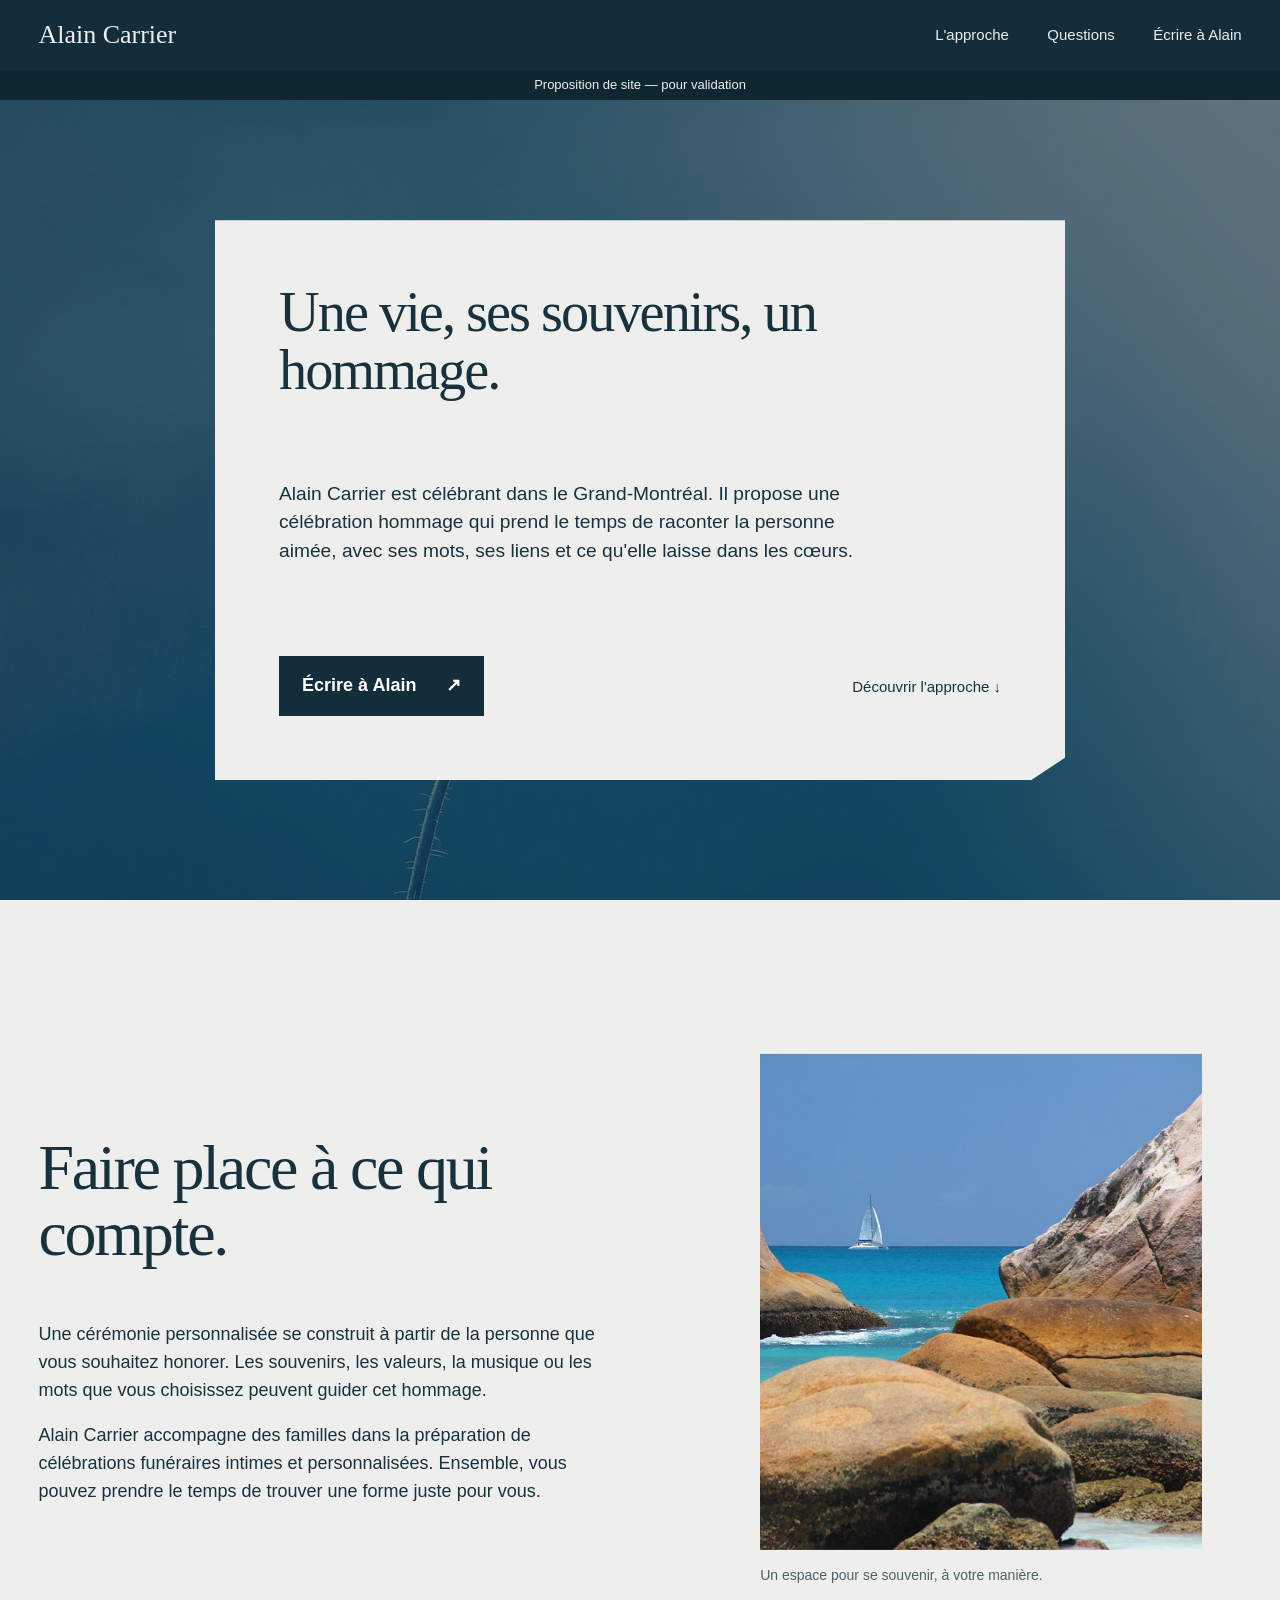
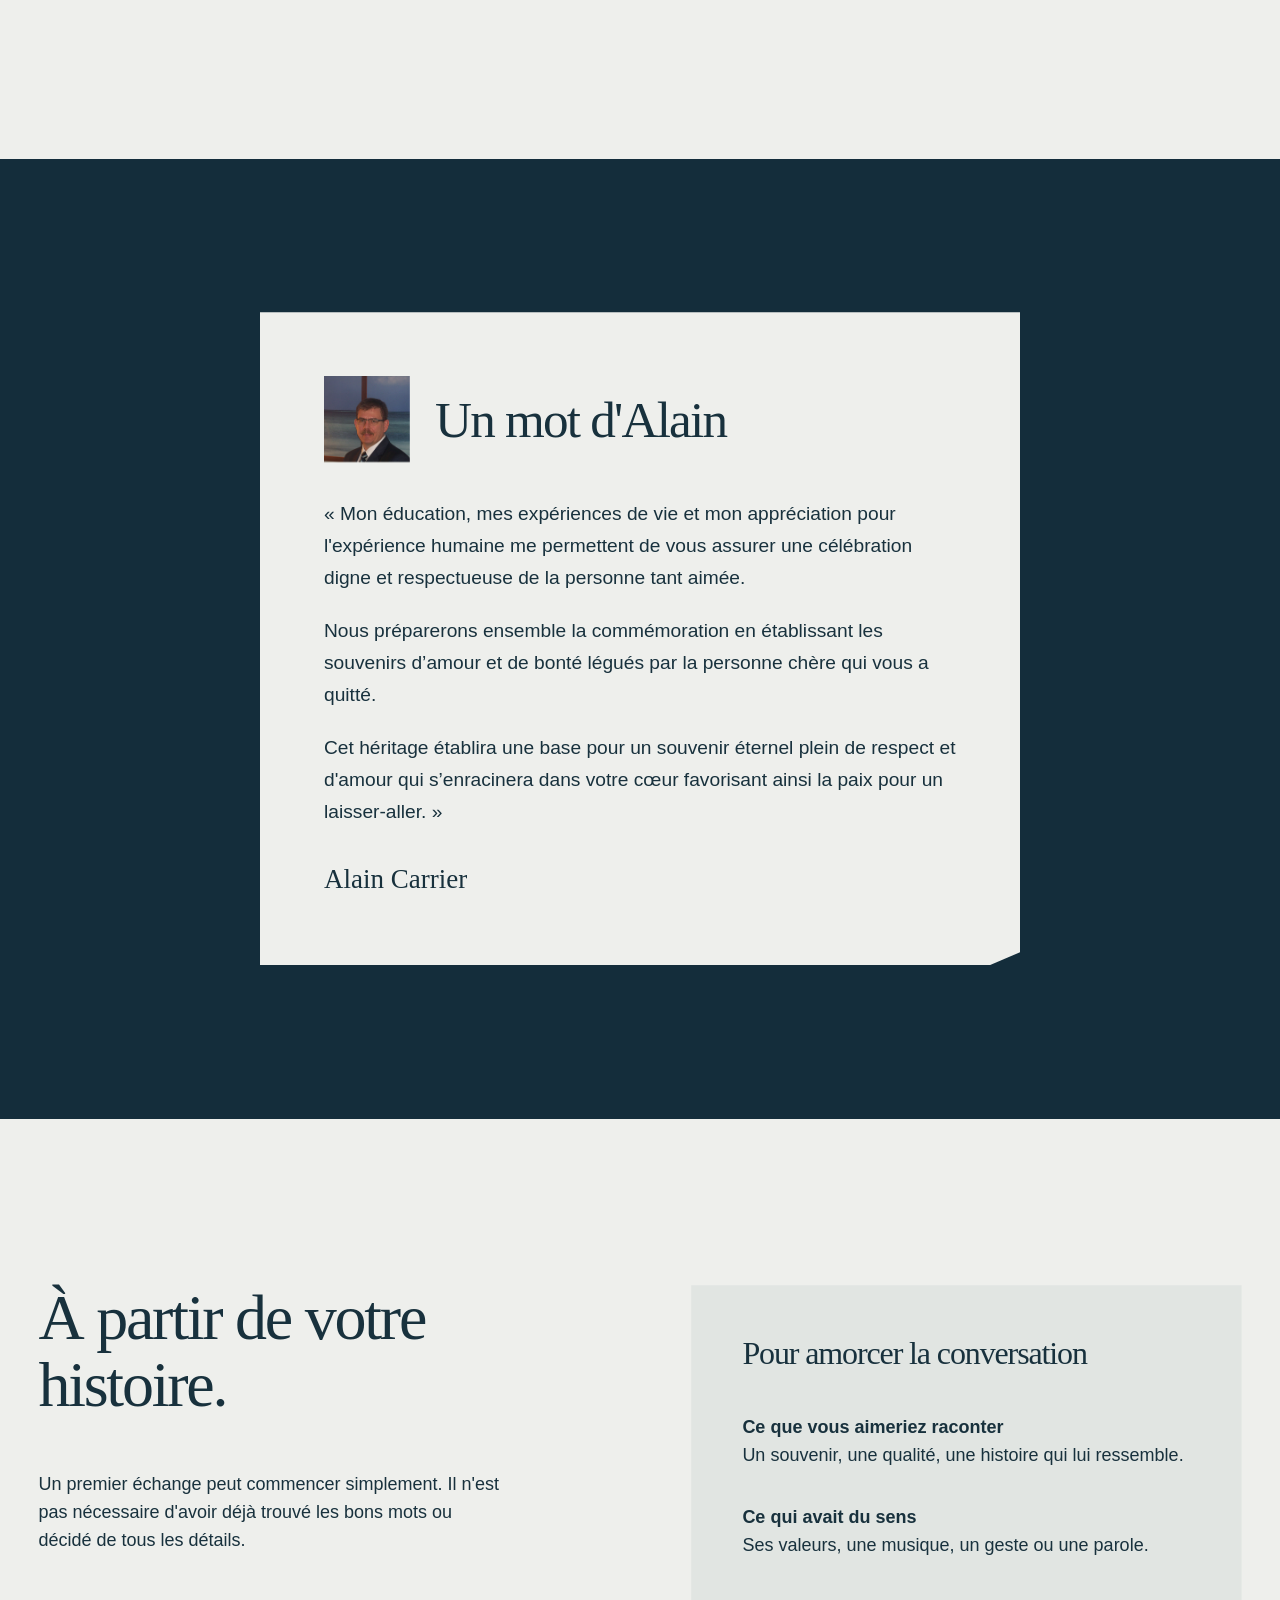
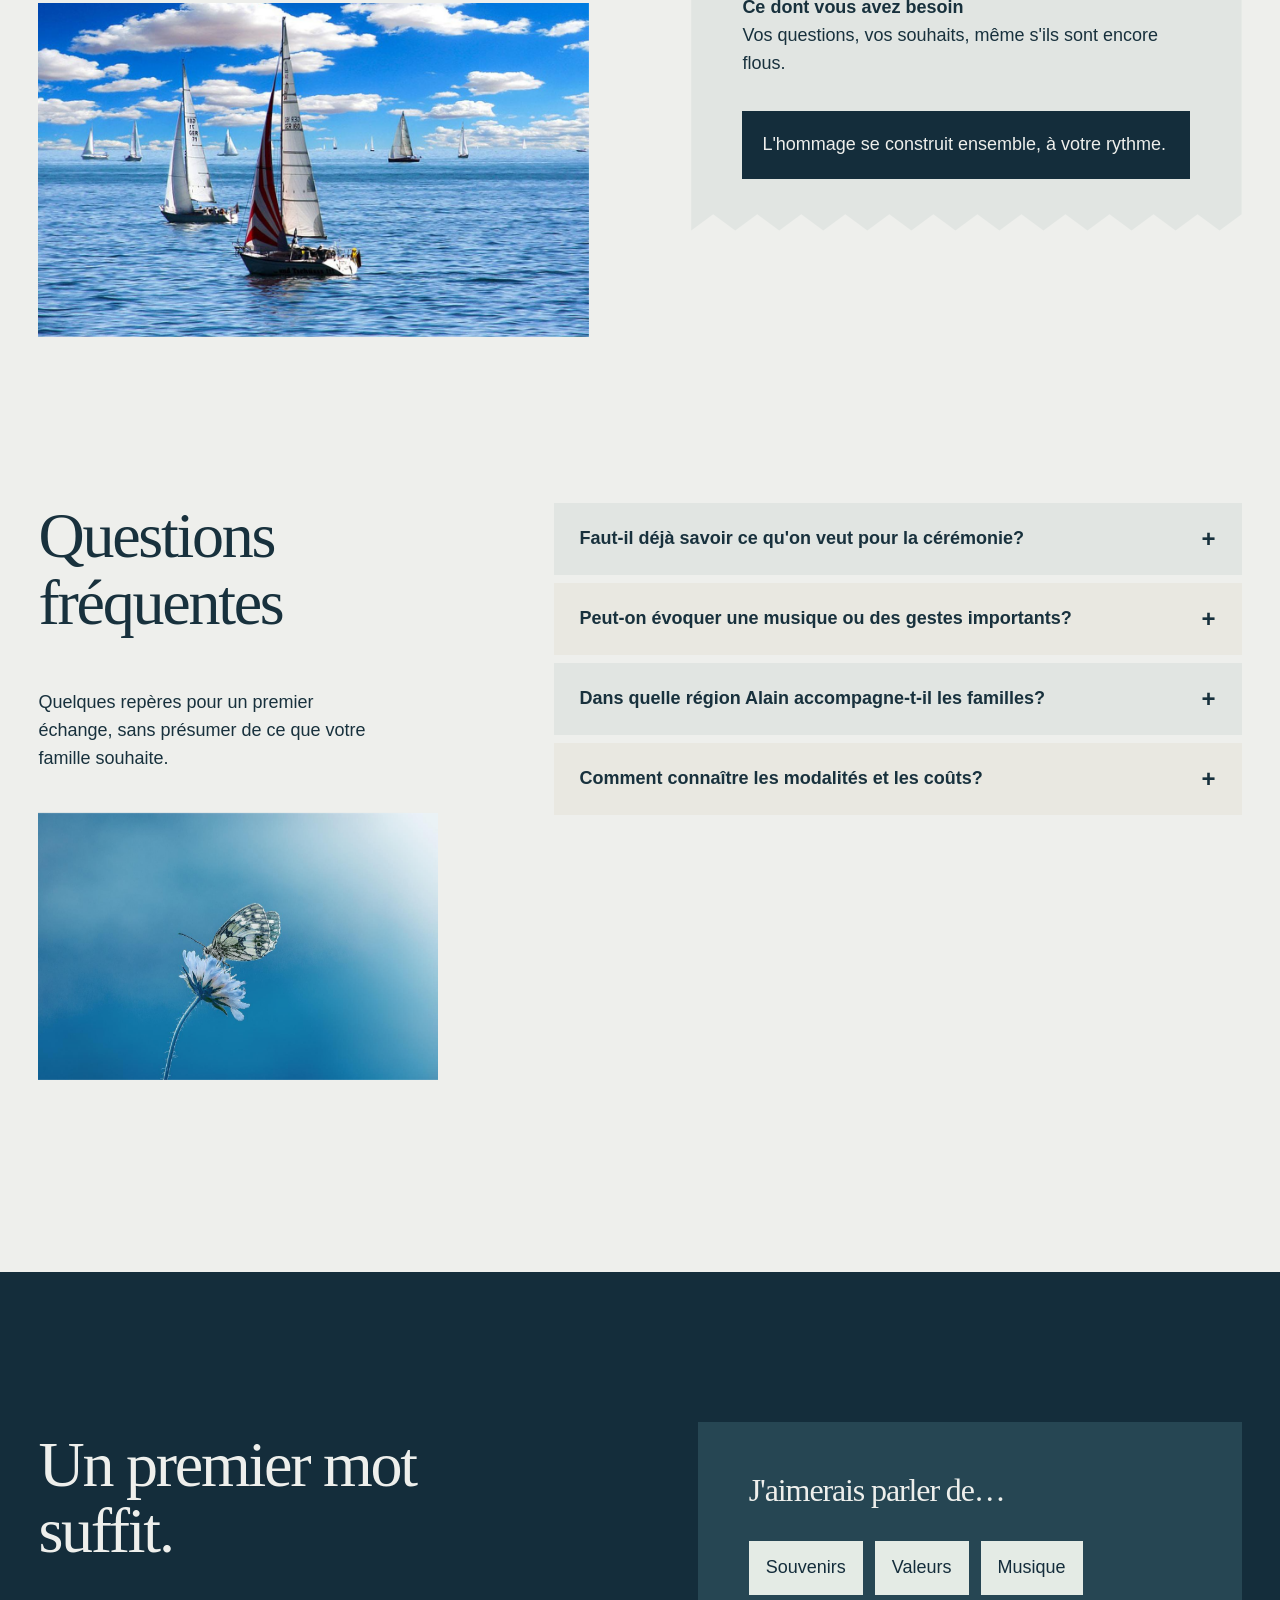
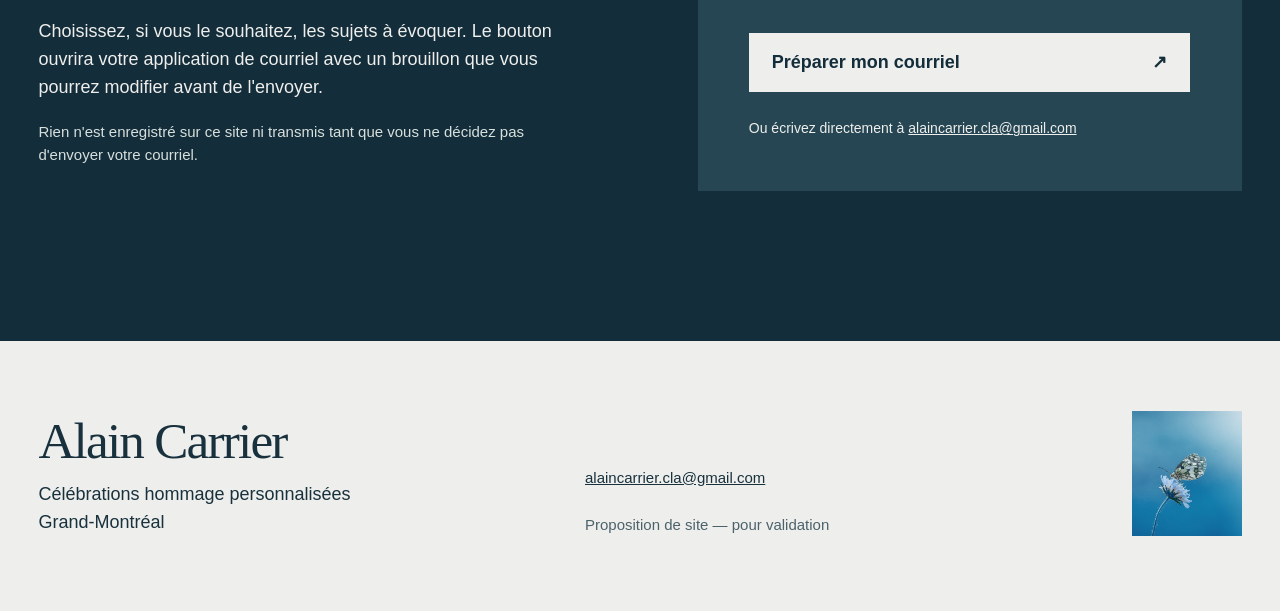
==== site/index.html @ 4297f313 "Build Alain Carrier memorial celebrant site proposal" ====
<!doctype html>
<html lang="fr-CA">
<head>
  <meta charset="utf-8">
  <meta name="viewport" content="width=device-width, initial-scale=1">
  <meta name="robots" content="noindex,nofollow">
  <meta name="description" content="Proposition de site pour Alain Carrier, célébrant d'hommages personnalisés dans le Grand-Montréal.">
  <title>Alain Carrier — Célébrations hommage</title>
  <link rel="stylesheet" href="./styles.css">
  <script src="./script.js" defer></script>
</head>
<body>
  <a class="skip" href="#contenu">Aller au contenu</a>
  <header class="site-nav" aria-label="En-tête du site">
    <a class="wordmark" href="#accueil" aria-label="Alain Carrier, retour à l'accueil">Alain Carrier</a>
    <nav aria-label="Navigation principale">
      <a href="#approche">L'approche</a>
      <a href="#questions">Questions</a>
      <a href="#contact">Écrire à Alain</a>
    </nav>
  </header>
  <div class="preview">Proposition de site — pour validation</div>
  <main id="contenu">
    <section id="accueil" class="hero" aria-labelledby="titre">
      <img class="hero-photo" src="./assets/fleur-papillon.jpg" alt="" width="1280" height="853" aria-hidden="true">
      <div class="hero-sheet">
        <h1 id="titre">Une vie, ses souvenirs, un hommage.</h1>
        <p class="hero-intro">Alain Carrier est célébrant dans le Grand-Montréal. Il propose une célébration hommage qui prend le temps de raconter la personne aimée, avec ses mots, ses liens et ce qu'elle laisse dans les cœurs.</p>
        <div class="hero-bottom">
          <a class="button" href="mailto:alaincarrier.cla@gmail.com?subject=Premier%20contact%20%E2%80%94%20c%C3%A9l%C3%A9bration%20hommage">Écrire à Alain <span aria-hidden="true">↗</span></a>
          <a class="quiet-link" href="#approche">Découvrir l'approche ↓</a>
        </div>
      </div>
    </section>

    <section id="approche" class="approach section-frame" aria-labelledby="approche-titre">
      <div class="approach-copy">
        <h2 id="approche-titre">Faire place à ce qui compte.</h2>
        <p>Une cérémonie personnalisée se construit à partir de la personne que vous souhaitez honorer. Les souvenirs, les valeurs, la musique ou les mots que vous choisissez peuvent guider cet hommage.</p>
        <p>Alain Carrier accompagne des familles dans la préparation de célébrations funéraires intimes et personnalisées. Ensemble, vous pouvez prendre le temps de trouver une forme juste pour vous.</p>
      </div>
      <figure class="approach-image"><img src="./assets/rochers-mer.jpg" alt="Rochers baignés de lumière près de la mer" width="1280" height="853" loading="lazy"><figcaption>Un espace pour se souvenir, à votre manière.</figcaption></figure>
    </section>

    <section class="letter-field" aria-labelledby="lettre-titre">
      <div class="letter section-frame">
        <div class="letter-heading"><img src="./assets/alain-carrier.jpg" alt="Portrait d'Alain Carrier" width="2048" height="1536" loading="lazy"><h2 id="lettre-titre">Un mot d'Alain</h2></div>
        <blockquote>
          <p>« Mon éducation, mes expériences de vie et mon appréciation pour l'expérience humaine me permettent de vous assurer une célébration digne et respectueuse de la personne tant aimée.</p>
          <p>Nous préparerons ensemble la commémoration en établissant les souvenirs d’amour et de bonté légués par la personne chère qui vous a quitté.</p>
          <p>Cet héritage établira une base pour un souvenir éternel plein de respect et d'amour qui s’enracinera dans votre cœur favorisant ainsi la paix pour un laisser-aller. »</p>
        </blockquote>
        <p class="signature">Alain Carrier</p>
      </div>
    </section>

    <section class="path section-frame" aria-labelledby="chemin-titre">
      <div class="path-copy"><h2 id="chemin-titre">À partir de votre histoire.</h2><p>Un premier échange peut commencer simplement. Il n'est pas nécessaire d'avoir déjà trouvé les bons mots ou décidé de tous les détails.</p><img src="./assets/voiliers.jpg" alt="Voiliers sur l'eau sous un ciel clair" width="1280" height="877" loading="lazy"></div>
      <div class="path-slip" aria-label="Pistes pour préparer la célébration">
        <h3>Pour amorcer la conversation</h3>
        <p><strong>Ce que vous aimeriez raconter</strong><br>Un souvenir, une qualité, une histoire qui lui ressemble.</p>
        <p><strong>Ce qui avait du sens</strong><br>Ses valeurs, une musique, un geste ou une parole.</p>
        <p><strong>Ce dont vous avez besoin</strong><br>Vos questions, vos souhaits, même s'ils sont encore flous.</p>
        <p class="slip-end">L'hommage se construit ensemble, à votre rythme.</p>
      </div>
    </section>

    <section id="questions" class="faq section-frame" aria-labelledby="questions-titre">
      <div class="faq-heading"><h2 id="questions-titre">Questions fréquentes</h2><p>Quelques repères pour un premier échange, sans présumer de ce que votre famille souhaite.</p><img src="./assets/fleur-papillon.jpg" alt="Papillon sur une fleur" width="1280" height="853" loading="lazy"></div>
      <div class="faq-list">
        <details><summary>Faut-il déjà savoir ce qu'on veut pour la cérémonie?</summary><p>Non. Vous pouvez écrire avec quelques souvenirs ou simplement avec vos questions. Les possibilités se discutent avec Alain lors d'un premier échange.</p></details>
        <details><summary>Peut-on évoquer une musique ou des gestes importants?</summary><p>Vous pouvez en parler dans votre message. Leur place dans la célébration sera à convenir ensemble, selon le lieu et les personnes concernées.</p></details>
        <details><summary>Dans quelle région Alain accompagne-t-il les familles?</summary><p>Cette proposition présente son accompagnement dans le Grand-Montréal. Pour un lieu précis, écrivez-lui afin de vérifier ce qui est possible.</p></details>
        <details><summary>Comment connaître les modalités et les coûts?</summary><p>Ils ne sont pas indiqués ici, car ils doivent être confirmés directement avec Alain selon votre situation. Vous pouvez les demander dès votre premier message.</p></details>
      </div>
    </section>

    <section id="contact" class="contact" aria-labelledby="contact-titre">
      <div class="contact-inner section-frame">
        <div class="contact-text"><h2 id="contact-titre">Un premier mot suffit.</h2><p>Choisissez, si vous le souhaitez, les sujets à évoquer. Le bouton ouvrira votre application de courriel avec un brouillon que vous pourrez modifier avant de l'envoyer.</p><p class="privacy">Rien n'est enregistré sur ce site ni transmis tant que vous ne décidez pas d'envoyer votre courriel.</p></div>
        <div class="composer" role="group" aria-labelledby="composer-title">
          <h3 id="composer-title">J'aimerais parler de…</h3>
          <div class="choices">
            <label><input type="checkbox" value="souvenirs"><span>Souvenirs</span></label>
            <label><input type="checkbox" value="valeurs"><span>Valeurs</span></label>
            <label><input type="checkbox" value="musique"><span>Musique</span></label>
          </div>
          <a id="compose-email" class="button button-light" href="mailto:alaincarrier.cla@gmail.com?subject=Premier%20contact%20%E2%80%94%20c%C3%A9l%C3%A9bration%20hommage">Préparer mon courriel <span aria-hidden="true">↗</span></a>
          <p class="email-address">Ou écrivez directement à <a href="mailto:alaincarrier.cla@gmail.com">alaincarrier.cla@gmail.com</a></p>
        </div>
      </div>
    </section>
  </main>
  <footer class="footer section-frame"><div><p class="footer-title">Alain Carrier</p><p>Célébrations hommage personnalisées<br>Grand-Montréal</p></div><div class="footer-end"><a href="mailto:alaincarrier.cla@gmail.com">alaincarrier.cla@gmail.com</a><p>Proposition de site — pour validation</p></div><img src="./assets/fleur-papillon.jpg" alt="Papillon posé sur une fleur dans une lumière bleue" width="1280" height="853" loading="lazy"></footer>
</body>
</html>
---- site/styles.css ----
/* A letter on paper, against deep blue: no interface chrome around grief. */
:root{--navy:#142d3b;--navy-deep:#102631;--paper:#eeefec;--paper-dark:#e1e5e2;--ink:#18313d;--muted:#4c626b;--accent:#b8cdbd;--serif:Georgia,'Times New Roman',serif;--sans:'Helvetica Neue',Arial,sans-serif}
*{box-sizing:border-box}html{scroll-behavior:smooth}body{margin:0;background:var(--paper);color:var(--ink);font-family:var(--sans);font-size:18px;line-height:1.55}img{display:block;max-width:100%;height:auto}a{color:inherit}button,input{font:inherit}a:focus-visible,input:focus-visible,summary:focus-visible{outline:3px solid #c78952;outline-offset:4px}.skip{position:absolute;left:16px;top:-100px;background:var(--paper);z-index:30;padding:10px}.skip:focus{top:12px}.preview{background:var(--navy-deep);color:var(--paper);text-align:center;font-size:13px;padding:5px 20px}.site-nav{position:relative;z-index:2;display:flex;align-items:center;justify-content:space-between;gap:24px;padding:20px clamp(20px,3vw,44px);background:var(--navy);color:var(--paper)}.wordmark{text-decoration:none;font:26px var(--serif)}.site-nav nav{display:flex;gap:clamp(16px,3vw,44px);font-size:15px}.site-nav nav a{text-decoration:none}.site-nav a:hover,.quiet-link:hover,.footer a:hover{text-decoration:underline;text-underline-offset:5px}.section-frame{width:min(100% - 2 * clamp(20px,3vw,44px),1370px);margin-inline:auto}h1,h2,h3,p,figure,blockquote{margin-top:0}h1,h2,h3,.footer-title{font-family:var(--serif);font-weight:400;letter-spacing:-.035em}h2{font-size:clamp(38px,5vw,72px);line-height:1.04}h3{font-size:clamp(26px,2.5vw,38px);line-height:1.12}.button{display:inline-flex;justify-content:space-between;align-items:center;gap:30px;background:var(--navy);color:#fff;text-decoration:none;padding:16px 23px;min-height:56px;font-weight:600;transition:transform .2s,background-color .2s}.button:hover{transform:translateY(-3px);background:#244b5d}.button:active{transform:translateY(0)}
.hero{min-height:min(850px,calc(100svh - 100px));position:relative;display:grid;place-items:center;padding:48px 20px;background:var(--navy);overflow:hidden}.hero-photo{position:absolute;inset:0;width:100%;height:100%;object-fit:cover;object-position:center 45%;opacity:.35;animation:hero-drift 16s ease-in-out infinite alternate}.hero-sheet{position:relative;background:var(--paper);width:min(850px,100%);min-height:560px;padding:clamp(30px,5vw,70px);display:flex;flex-direction:column;justify-content:space-between;clip-path:polygon(0 0,100% 0,100% 96%,96% 100%,0 100%)}.hero h1{font-size:clamp(46px,4.4vw,63px);line-height:1.02;max-width:720px;margin:0 0 26px}.hero-intro{font-size:clamp(18px,1.5vw,21px);max-width:590px;line-height:1.48;margin:0 0 36px}.hero-bottom{display:flex;align-items:center;justify-content:space-between;gap:20px}.quiet-link{font-size:15px;text-decoration:none}
.approach{padding-block:clamp(90px,12vw,170px);display:grid;grid-template-columns:1fr .9fr;gap:clamp(40px,8vw,125px);align-items:center}.approach-copy{max-width:600px}.approach-copy p{max-width:570px}.approach-image img{width:100%;aspect-ratio:4/4.5;object-fit:cover}.approach-image figcaption{font-size:14px;margin-top:15px;color:var(--muted)}
.letter-field{background:var(--navy);padding:clamp(85px,12vw,160px) 0}.letter{max-width:760px;background:var(--paper);padding:clamp(30px,5vw,72px);clip-path:polygon(0 0,100% 0,100% 98%,96% 100%,0 100%)}.letter-heading{display:flex;align-items:center;gap:25px;margin-bottom:36px}.letter-heading img{width:86px;height:86px;object-fit:cover;object-position:center 30%}.letter-heading h2{font-size:clamp(34px,4vw,54px);margin:0}.letter blockquote{margin:0;font-size:clamp(18px,1.5vw,21px);line-height:1.65}.letter blockquote p{margin-bottom:1.15em}.signature{font-family:var(--serif);font-size:27px;margin:32px 0 0}
.path{padding-block:clamp(100px,13vw,180px);display:grid;grid-template-columns:1fr 1fr;gap:clamp(50px,8vw,150px);align-items:start}.path-copy{position:sticky;top:45px}.path-copy p{max-width:470px}.path-copy img{width:100%;aspect-ratio:1.65;object-fit:cover;margin-top:48px}.path-slip{background:var(--paper-dark);padding:clamp(30px,4vw,56px);clip-path:polygon(0 0,100% 0,100% 97%,96% 100%,92% 97%,88% 100%,84% 97%,80% 100%,76% 97%,72% 100%,68% 97%,64% 100%,60% 97%,56% 100%,52% 97%,48% 100%,44% 97%,40% 100%,36% 97%,32% 100%,28% 97%,24% 100%,20% 97%,16% 100%,12% 97%,8% 100%,4% 97%,0 100%)}.path-slip h3{margin-bottom:42px}.path-slip p{margin-bottom:34px}.path-slip strong{font-weight:600}.path-slip .slip-end{background:var(--navy);color:var(--paper);padding:20px;margin:15px 0 0}
.faq{padding-bottom:clamp(110px,15vw,200px);display:grid;grid-template-columns:.75fr 1.25fr;gap:clamp(40px,8vw,130px)}.faq-heading p{max-width:340px}.faq-heading img{width:100%;max-width:400px;aspect-ratio:1.5;object-fit:cover;margin-top:40px}.faq-list details{background:var(--paper-dark);margin-bottom:8px;padding:22px 26px}.faq-list details:nth-child(even){background:#e9e8e1}.faq-list summary{cursor:pointer;font-weight:600;list-style:none;padding-right:28px;position:relative}.faq-list summary::-webkit-details-marker{display:none}.faq-list summary:after{content:'+';position:absolute;right:0;font-size:24px;top:-5px}.faq-list details[open] summary:after{content:'−'}.faq-list details p{margin:20px 0 0;max-width:54ch}
.contact{background:var(--navy);color:var(--paper);padding:clamp(90px,12vw,150px) 0}.contact-inner{display:grid;grid-template-columns:1fr 1fr;gap:clamp(50px,9vw,145px);align-items:center}.contact h2{max-width:500px}.contact-text p{max-width:520px}.privacy{font-size:15px;color:#d7e0dc}.composer{background:#264653;padding:clamp(28px,4vw,52px)}.composer h3{margin-bottom:32px}.choices{display:flex;flex-wrap:wrap;gap:12px;margin-bottom:38px}.choices label{position:relative;cursor:pointer}.choices input{position:absolute;opacity:0;left:18px;top:20px}.choices span{display:block;background:#e4ebe5;color:var(--navy);padding:13px 17px;min-height:50px;transition:background .2s,transform .2s}.choices label:hover span{transform:translateY(-2px)}.choices input:checked+span{background:#b8cdbd;font-weight:600}.choices input:focus-visible+span{outline:3px solid #efb27b;outline-offset:3px}.button-light{background:var(--paper);color:var(--navy);width:100%}.button-light:hover{background:#d9e4dd}.email-address{font-size:14px;overflow-wrap:anywhere;margin:26px 0 0}.footer{display:grid;grid-template-columns:1fr 1fr 110px;gap:32px;align-items:end;padding-block:60px 75px}.footer-title{font-size:clamp(34px,4vw,55px);margin-bottom:12px}.footer p{margin-bottom:0}.footer-end{font-size:15px;overflow-wrap:anywhere}.footer-end p{margin-top:24px;color:var(--muted)}.footer img{width:110px;height:125px;object-fit:cover}
@keyframes hero-drift{to{transform:scale(1.07)}}@media(max-width:800px){.site-nav{align-items:flex-start}.site-nav nav{flex-wrap:wrap;justify-content:flex-end}.hero{min-height:700px}.hero-sheet{min-height:560px}.approach,.path,.faq,.contact-inner{grid-template-columns:1fr;gap:42px}.approach{padding-block:100px}.approach-image img{aspect-ratio:1.4}.path-copy{position:static}.path-copy img{margin-top:30px}.path-slip{max-width:620px}.faq-heading p{max-width:600px}.footer{grid-template-columns:1fr 1fr}.footer img{grid-column:2;justify-self:end}}
@media(max-width:550px){body{font-size:16px}.site-nav{display:block;padding:16px 20px}.wordmark{font-size:24px}.site-nav nav{justify-content:flex-start;gap:15px;margin-top:12px;font-size:14px}.hero{min-height:calc(100svh - 120px);padding:18px}.hero-sheet{min-height:540px;padding:28px 24px;justify-content:flex-start}.hero h1{font-size:28px;line-height:1.04}.hero-intro{font-size:17px;margin-top:45px}.hero-bottom{display:block;margin-top:auto}.hero-bottom .button{width:100%}.quiet-link{display:inline-block;margin-top:22px}.approach{padding-block:90px}.letter-field{padding:70px 0}.letter{width:100%;clip-path:none}.letter-heading img{width:64px;height:64px}.letter-heading{gap:17px}.letter blockquote{font-size:17px}.path{padding-block:100px}.path-slip{padding:30px 24px 50px}.faq{padding-bottom:100px}.faq-list details{padding:18px}.contact{padding:85px 0}.composer{padding:26px 22px}.choices{gap:8px}.choices span{padding:12px}.footer{grid-template-columns:1fr 80px;padding-block:50px}.footer-end{grid-column:1/-1;grid-row:2}.footer img{width:80px;height:95px;grid-column:2;grid-row:1}}
@keyframes enter{from{opacity:.55;transform:translateY(22px)}to{opacity:1;transform:translateY(0)}}
.in-view{animation:enter .75s both}.in-view:nth-child(2){animation-delay:.08s}.in-view:nth-child(3){animation-delay:.16s}
@media(prefers-reduced-motion:reduce){html{scroll-behavior:auto}.hero-photo,.in-view{animation:none}.button,.choices span{transition:none}.button:hover,.choices label:hover span{transform:none}}
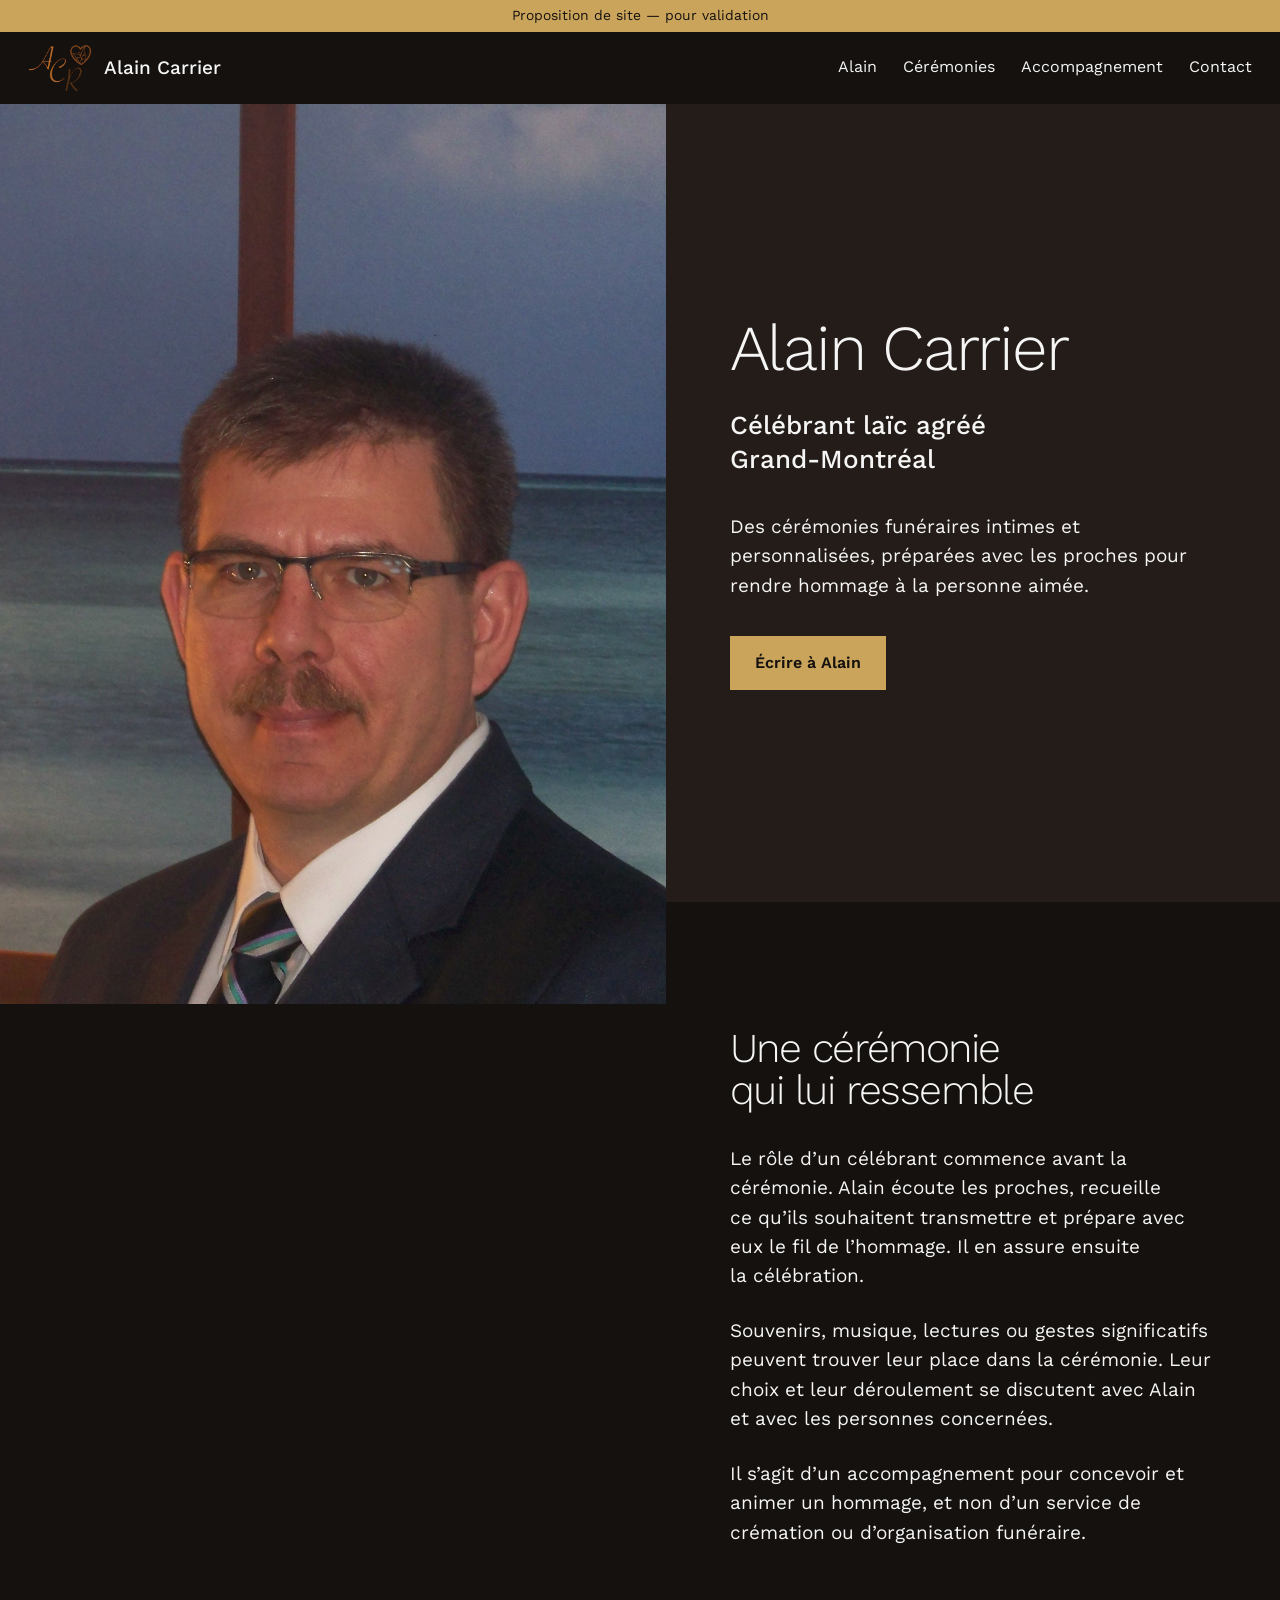
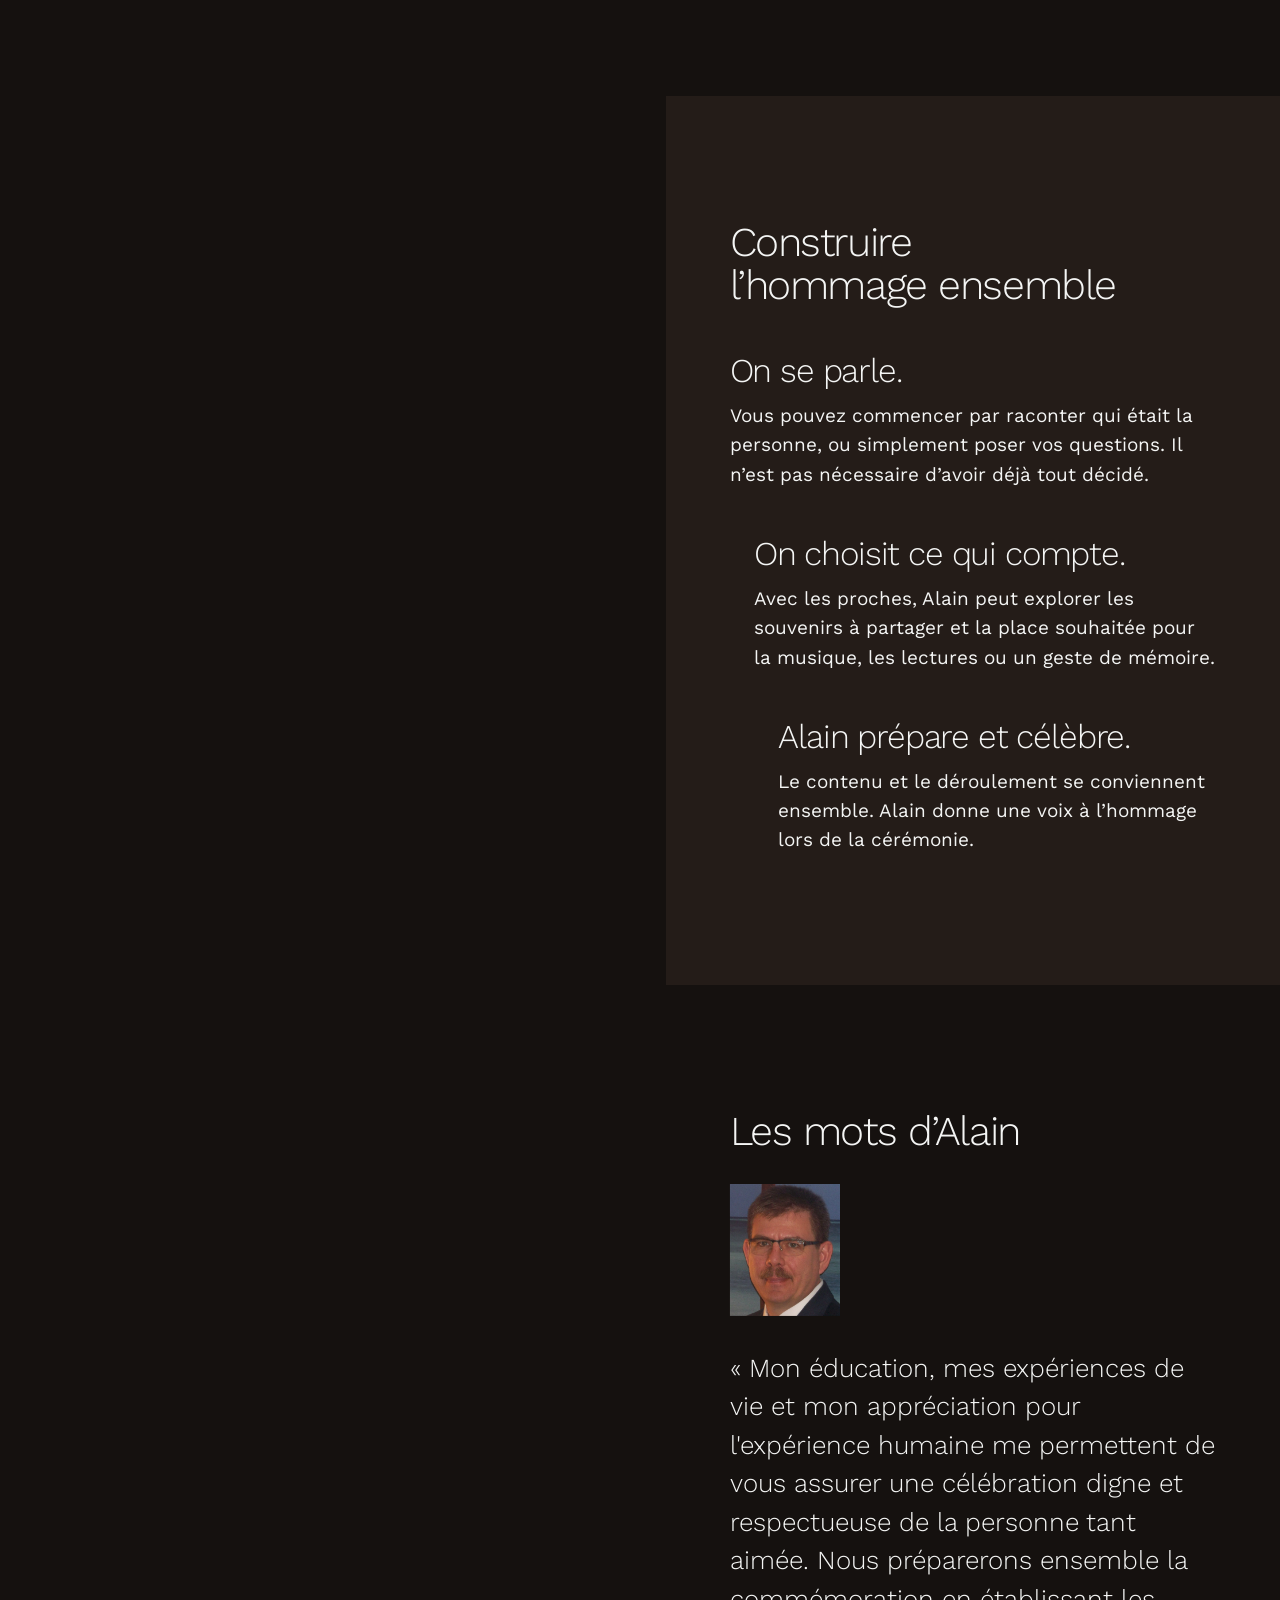
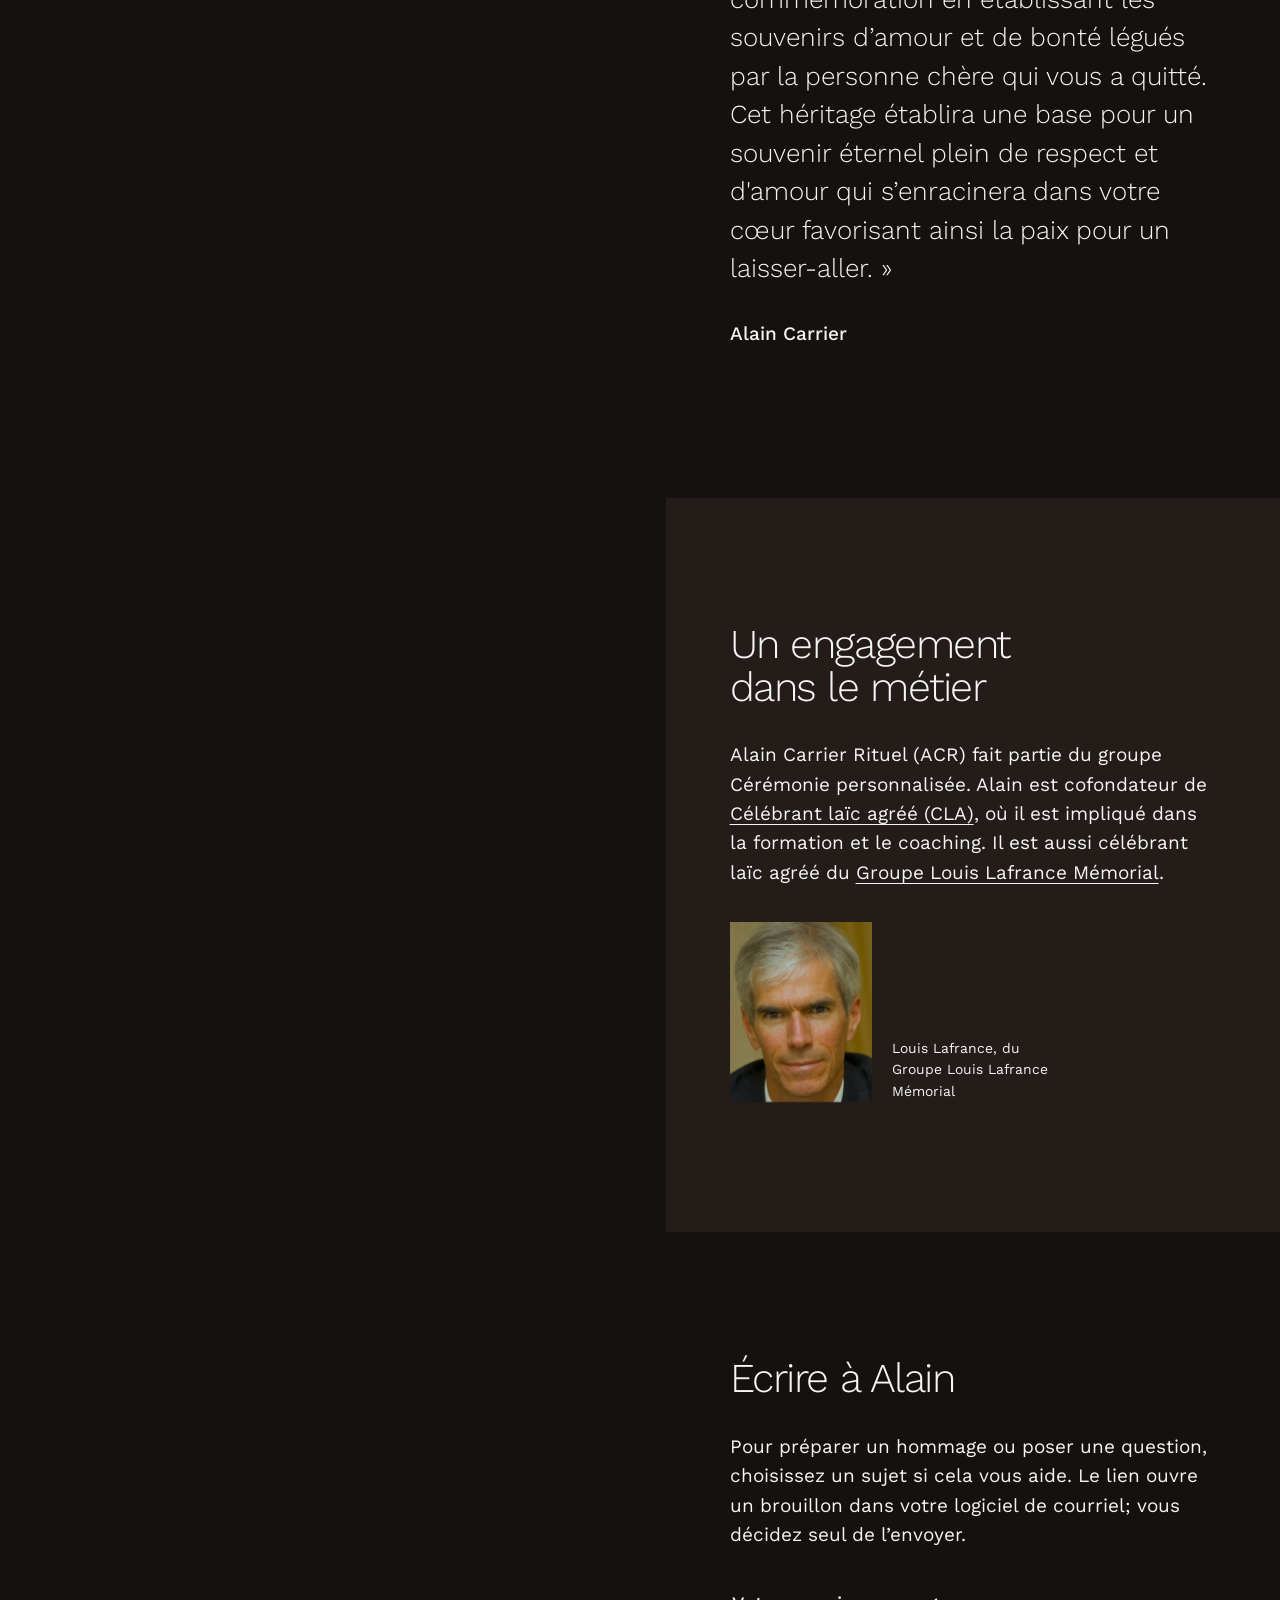
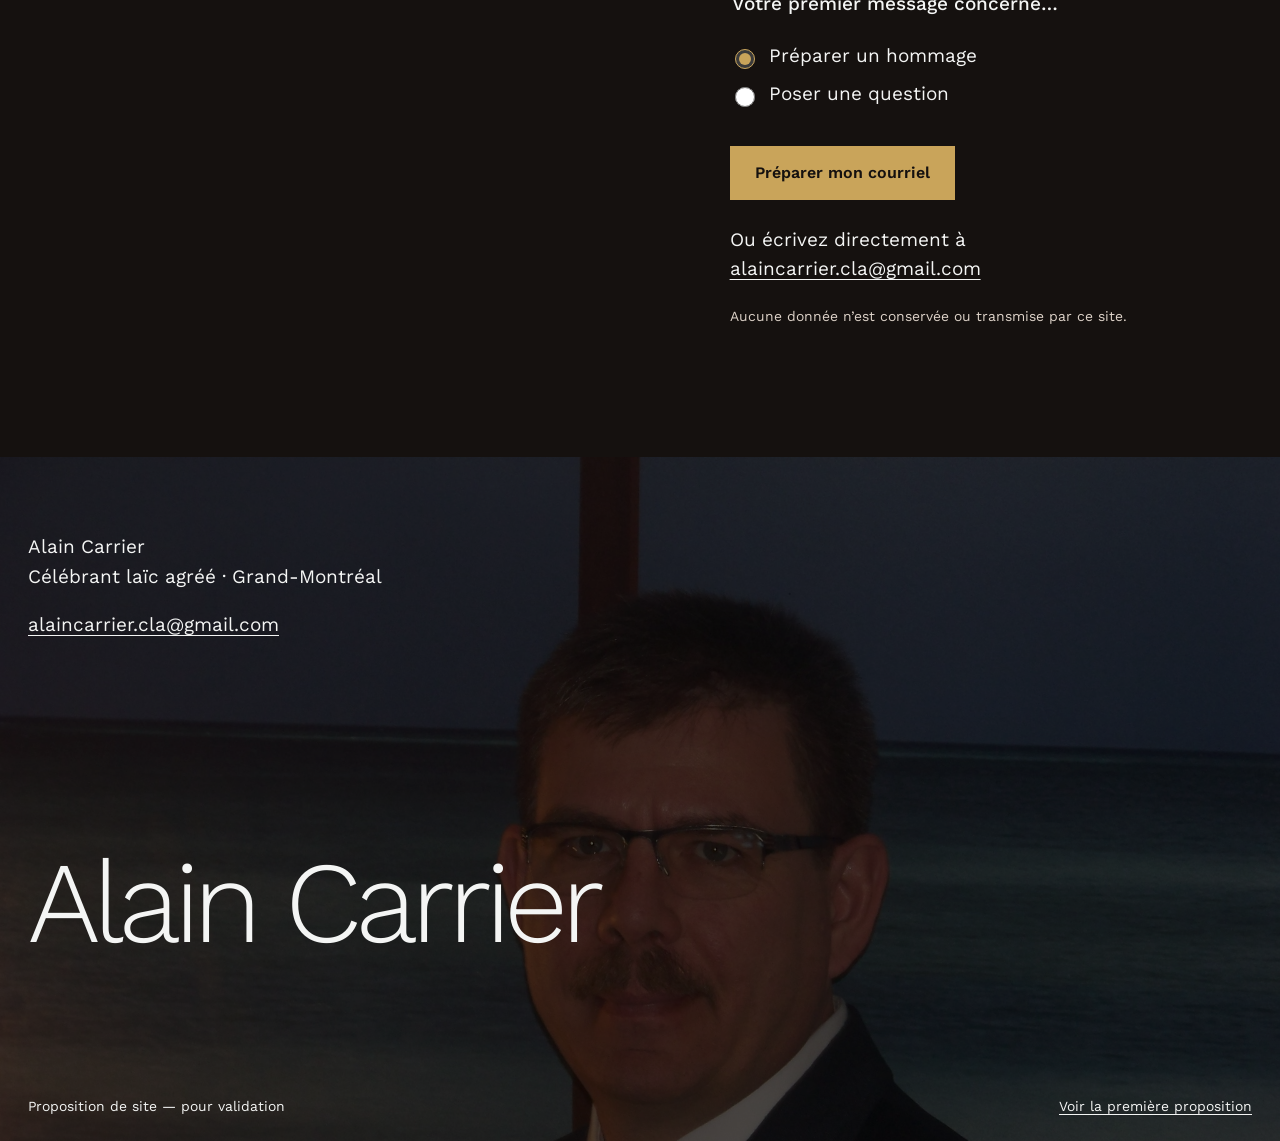
==== commit 3114a9c0: "Build Alain Carrier celebrant V2 and preserve V1 archive" ====
--- a/site/index.html
+++ b/site/index.html
@@ -4,93 +4,80 @@
   <meta charset="utf-8">
   <meta name="viewport" content="width=device-width, initial-scale=1">
   <meta name="robots" content="noindex,nofollow">
-  <meta name="description" content="Proposition de site pour Alain Carrier, célébrant d'hommages personnalisés dans le Grand-Montréal.">
-  <title>Alain Carrier — Célébrations hommage</title>
-  <link rel="stylesheet" href="./styles.css">
-  <script src="./script.js" defer></script>
+  <meta name="description" content="Alain Carrier, célébrant laïc agréé dans le Grand-Montréal. Des célébrations funéraires intimes et personnalisées, préparées avec les proches.">
+  <title>Alain Carrier | Célébrant laïc agréé — Grand-Montréal</title>
+  <link rel="preconnect" href="https://fonts.googleapis.com">
+  <link rel="preconnect" href="https://fonts.gstatic.com" crossorigin>
+  <link href="https://fonts.googleapis.com/css2?family=Work+Sans:wght@300;400;500;600&display=swap" rel="stylesheet">
+  <link rel="stylesheet" href="./v2.css">
+  <script src="./v2.js" defer></script>
 </head>
 <body>
   <a class="skip" href="#contenu">Aller au contenu</a>
-  <header class="site-nav" aria-label="En-tête du site">
-    <a class="wordmark" href="#accueil" aria-label="Alain Carrier, retour à l'accueil">Alain Carrier</a>
+  <div class="preview">Proposition de site — pour validation</div>
+  <header class="site-header">
+    <a class="brand" href="#alain" aria-label="Alain Carrier, accueil"><img src="./assets/logo-acr.png" alt="" width="397" height="297"><span>Alain Carrier</span></a>
     <nav aria-label="Navigation principale">
-      <a href="#approche">L'approche</a>
-      <a href="#questions">Questions</a>
-      <a href="#contact">Écrire à Alain</a>
+      <a href="#alain">Alain</a><a href="#ceremonies">Cérémonies</a><a href="#accompagnement">Accompagnement</a><a href="#contact">Contact</a>
     </nav>
   </header>
-  <div class="preview">Proposition de site — pour validation</div>
-  <main id="contenu">
-    <section id="accueil" class="hero" aria-labelledby="titre">
-      <img class="hero-photo" src="./assets/fleur-papillon.jpg" alt="" width="1280" height="853" aria-hidden="true">
-      <div class="hero-sheet">
-        <h1 id="titre">Une vie, ses souvenirs, un hommage.</h1>
-        <p class="hero-intro">Alain Carrier est célébrant dans le Grand-Montréal. Il propose une célébration hommage qui prend le temps de raconter la personne aimée, avec ses mots, ses liens et ce qu'elle laisse dans les cœurs.</p>
-        <div class="hero-bottom">
-          <a class="button" href="mailto:alaincarrier.cla@gmail.com?subject=Premier%20contact%20%E2%80%94%20c%C3%A9l%C3%A9bration%20hommage">Écrire à Alain <span aria-hidden="true">↗</span></a>
-          <a class="quiet-link" href="#approche">Découvrir l'approche ↓</a>
+  <main id="contenu" class="stage">
+    <aside class="portrait-stage" aria-label="Portrait d’Alain Carrier">
+      <img class="portrait portrait-close" src="./assets/alain-portrait.jpg" alt="Portrait d’Alain Carrier" width="766" height="922">
+      <img class="portrait portrait-wide" src="./assets/alain-carrier.jpg" alt="" width="2048" height="1536" aria-hidden="true">
+    </aside>
+    <div class="reading">
+      <section id="alain" class="hero" aria-labelledby="hero-title">
+        <div class="hero-copy">
+          <h1 id="hero-title">Alain Carrier</h1>
+          <p class="role">Célébrant laïc agréé<br>Grand-Montréal</p>
+          <p class="hero-description">Des cérémonies funéraires intimes et personnalisées, préparées avec les proches pour rendre hommage à la personne aimée.</p>
+          <a class="button" href="mailto:alaincarrier.cla@gmail.com?subject=Premier%20contact%20-%20c%C3%A9l%C3%A9bration%20hommage">Écrire à Alain</a>
         </div>
-      </div>
-    </section>
-
-    <section id="approche" class="approach section-frame" aria-labelledby="approche-titre">
-      <div class="approach-copy">
-        <h2 id="approche-titre">Faire place à ce qui compte.</h2>
-        <p>Une cérémonie personnalisée se construit à partir de la personne que vous souhaitez honorer. Les souvenirs, les valeurs, la musique ou les mots que vous choisissez peuvent guider cet hommage.</p>
-        <p>Alain Carrier accompagne des familles dans la préparation de célébrations funéraires intimes et personnalisées. Ensemble, vous pouvez prendre le temps de trouver une forme juste pour vous.</p>
-      </div>
-      <figure class="approach-image"><img src="./assets/rochers-mer.jpg" alt="Rochers baignés de lumière près de la mer" width="1280" height="853" loading="lazy"><figcaption>Un espace pour se souvenir, à votre manière.</figcaption></figure>
-    </section>
-
-    <section class="letter-field" aria-labelledby="lettre-titre">
-      <div class="letter section-frame">
-        <div class="letter-heading"><img src="./assets/alain-carrier.jpg" alt="Portrait d'Alain Carrier" width="2048" height="1536" loading="lazy"><h2 id="lettre-titre">Un mot d'Alain</h2></div>
+      </section>
+      <section id="ceremonies" class="ceremonies chapter" aria-labelledby="ceremonies-title">
+        <h2 id="ceremonies-title">Une cérémonie qui lui ressemble</h2>
+        <p>Le rôle d’un célébrant commence avant la cérémonie. Alain écoute les proches, recueille ce qu’ils souhaitent transmettre et prépare avec eux le fil de l’hommage. Il en assure ensuite la célébration.</p>
+        <p>Souvenirs, musique, lectures ou gestes significatifs peuvent trouver leur place dans la cérémonie. Leur choix et leur déroulement se discutent avec Alain et avec les personnes concernées.</p>
+        <p>Il s’agit d’un accompagnement pour concevoir et animer un hommage, et non d’un service de crémation ou d’organisation funéraire.</p>
+      </section>
+      <section id="accompagnement" class="accompagnement chapter" aria-labelledby="accompagnement-title">
+        <h2 id="accompagnement-title">Construire l’hommage ensemble</h2>
+        <div class="moment"><h3>On se parle.</h3><p>Vous pouvez commencer par raconter qui était la personne, ou simplement poser vos questions. Il n’est pas nécessaire d’avoir déjà tout décidé.</p></div>
+        <div class="moment"><h3>On choisit ce qui compte.</h3><p>Avec les proches, Alain peut explorer les souvenirs à partager et la place souhaitée pour la musique, les lectures ou un geste de mémoire.</p></div>
+        <div class="moment"><h3>Alain prépare et célèbre.</h3><p>Le contenu et le déroulement se conviennent ensemble. Alain donne une voix à l’hommage lors de la cérémonie.</p></div>
+      </section>
+      <section class="parole chapter" aria-labelledby="parole-title">
+        <h2 id="parole-title">Les mots d’Alain</h2>
+        <img class="parole-portrait" src="./assets/alain-portrait.jpg" alt="Alain Carrier" width="766" height="922" loading="lazy">
         <blockquote>
-          <p>« Mon éducation, mes expériences de vie et mon appréciation pour l'expérience humaine me permettent de vous assurer une célébration digne et respectueuse de la personne tant aimée.</p>
-          <p>Nous préparerons ensemble la commémoration en établissant les souvenirs d’amour et de bonté légués par la personne chère qui vous a quitté.</p>
-          <p>Cet héritage établira une base pour un souvenir éternel plein de respect et d'amour qui s’enracinera dans votre cœur favorisant ainsi la paix pour un laisser-aller. »</p>
+          <p>« Mon éducation, mes expériences de vie et mon appréciation pour l'expérience humaine me permettent de vous assurer une célébration digne et respectueuse de la personne tant aimée. Nous préparerons ensemble la commémoration en établissant les souvenirs d’amour et de bonté légués par la personne chère qui vous a quitté. Cet héritage établira une base pour un souvenir éternel plein de respect et d'amour qui s’enracinera dans votre cœur favorisant ainsi la paix pour un laisser-aller. »</p>
         </blockquote>
-        <p class="signature">Alain Carrier</p>
-      </div>
-    </section>
-
-    <section class="path section-frame" aria-labelledby="chemin-titre">
-      <div class="path-copy"><h2 id="chemin-titre">À partir de votre histoire.</h2><p>Un premier échange peut commencer simplement. Il n'est pas nécessaire d'avoir déjà trouvé les bons mots ou décidé de tous les détails.</p><img src="./assets/voiliers.jpg" alt="Voiliers sur l'eau sous un ciel clair" width="1280" height="877" loading="lazy"></div>
-      <div class="path-slip" aria-label="Pistes pour préparer la célébration">
-        <h3>Pour amorcer la conversation</h3>
-        <p><strong>Ce que vous aimeriez raconter</strong><br>Un souvenir, une qualité, une histoire qui lui ressemble.</p>
-        <p><strong>Ce qui avait du sens</strong><br>Ses valeurs, une musique, un geste ou une parole.</p>
-        <p><strong>Ce dont vous avez besoin</strong><br>Vos questions, vos souhaits, même s'ils sont encore flous.</p>
-        <p class="slip-end">L'hommage se construit ensemble, à votre rythme.</p>
-      </div>
-    </section>
-
-    <section id="questions" class="faq section-frame" aria-labelledby="questions-titre">
-      <div class="faq-heading"><h2 id="questions-titre">Questions fréquentes</h2><p>Quelques repères pour un premier échange, sans présumer de ce que votre famille souhaite.</p><img src="./assets/fleur-papillon.jpg" alt="Papillon sur une fleur" width="1280" height="853" loading="lazy"></div>
-      <div class="faq-list">
-        <details><summary>Faut-il déjà savoir ce qu'on veut pour la cérémonie?</summary><p>Non. Vous pouvez écrire avec quelques souvenirs ou simplement avec vos questions. Les possibilités se discutent avec Alain lors d'un premier échange.</p></details>
-        <details><summary>Peut-on évoquer une musique ou des gestes importants?</summary><p>Vous pouvez en parler dans votre message. Leur place dans la célébration sera à convenir ensemble, selon le lieu et les personnes concernées.</p></details>
-        <details><summary>Dans quelle région Alain accompagne-t-il les familles?</summary><p>Cette proposition présente son accompagnement dans le Grand-Montréal. Pour un lieu précis, écrivez-lui afin de vérifier ce qui est possible.</p></details>
-        <details><summary>Comment connaître les modalités et les coûts?</summary><p>Ils ne sont pas indiqués ici, car ils doivent être confirmés directement avec Alain selon votre situation. Vous pouvez les demander dès votre premier message.</p></details>
-      </div>
-    </section>
-
-    <section id="contact" class="contact" aria-labelledby="contact-titre">
-      <div class="contact-inner section-frame">
-        <div class="contact-text"><h2 id="contact-titre">Un premier mot suffit.</h2><p>Choisissez, si vous le souhaitez, les sujets à évoquer. Le bouton ouvrira votre application de courriel avec un brouillon que vous pourrez modifier avant de l'envoyer.</p><p class="privacy">Rien n'est enregistré sur ce site ni transmis tant que vous ne décidez pas d'envoyer votre courriel.</p></div>
-        <div class="composer" role="group" aria-labelledby="composer-title">
-          <h3 id="composer-title">J'aimerais parler de…</h3>
-          <div class="choices">
-            <label><input type="checkbox" value="souvenirs"><span>Souvenirs</span></label>
-            <label><input type="checkbox" value="valeurs"><span>Valeurs</span></label>
-            <label><input type="checkbox" value="musique"><span>Musique</span></label>
-          </div>
-          <a id="compose-email" class="button button-light" href="mailto:alaincarrier.cla@gmail.com?subject=Premier%20contact%20%E2%80%94%20c%C3%A9l%C3%A9bration%20hommage">Préparer mon courriel <span aria-hidden="true">↗</span></a>
-          <p class="email-address">Ou écrivez directement à <a href="mailto:alaincarrier.cla@gmail.com">alaincarrier.cla@gmail.com</a></p>
-        </div>
-      </div>
-    </section>
+        <p class="attribution">Alain Carrier</p>
+      </section>
+      <section class="reseau chapter" aria-labelledby="reseau-title">
+        <h2 id="reseau-title">Un engagement dans le métier</h2>
+        <p>Alain Carrier Rituel (ACR) fait partie du groupe Cérémonie personnalisée. Alain est cofondateur de <a href="http://www.celebrantlaicagree.com/">Célébrant laïc agréé (CLA)</a>, où il est impliqué dans la formation et le coaching. Il est aussi célébrant laïc agréé du <a href="https://louislafrance-v3.pages.dev/">Groupe Louis Lafrance Mémorial</a>.</p>
+        <figure class="network-photo"><img src="./assets/louis-lafrance.jpg" alt="Portrait de Louis Lafrance" width="588" height="885" loading="lazy"><figcaption>Louis Lafrance, du Groupe Louis Lafrance Mémorial</figcaption></figure>
+      </section>
+      <section id="contact" class="contact chapter" aria-labelledby="contact-title">
+        <h2 id="contact-title">Écrire à Alain</h2>
+        <p>Pour préparer un hommage ou poser une question, choisissez un sujet si cela vous aide. Le lien ouvre un brouillon dans votre logiciel de courriel; vous décidez seul de l’envoyer.</p>
+        <fieldset class="subject-choice"><legend>Votre premier message concerne…</legend>
+          <label><input type="radio" name="sujet" value="hommage" checked> Préparer un hommage</label>
+          <label><input type="radio" name="sujet" value="question"> Poser une question</label>
+        </fieldset>
+        <a id="compose-email" class="button" href="mailto:alaincarrier.cla@gmail.com?subject=Premier%20contact%20-%20c%C3%A9l%C3%A9bration%20hommage">Préparer mon courriel</a>
+        <p class="direct">Ou écrivez directement à <a href="mailto:alaincarrier.cla@gmail.com">alaincarrier.cla@gmail.com</a></p>
+        <p class="privacy">Aucune donnée n’est conservée ou transmise par ce site.</p>
+      </section>
+    </div>
   </main>
-  <footer class="footer section-frame"><div><p class="footer-title">Alain Carrier</p><p>Célébrations hommage personnalisées<br>Grand-Montréal</p></div><div class="footer-end"><a href="mailto:alaincarrier.cla@gmail.com">alaincarrier.cla@gmail.com</a><p>Proposition de site — pour validation</p></div><img src="./assets/fleur-papillon.jpg" alt="Papillon posé sur une fleur dans une lumière bleue" width="1280" height="853" loading="lazy"></footer>
+  <footer class="footer">
+    <img class="footer-portrait" src="./assets/alain-carrier.jpg" alt="" width="2048" height="1536" loading="lazy">
+    <div><p>Alain Carrier<br>Célébrant laïc agréé · Grand-Montréal</p><a href="mailto:alaincarrier.cla@gmail.com">alaincarrier.cla@gmail.com</a></div>
+    <p class="footer-name">Alain Carrier</p>
+    <div class="footer-bottom"><span>Proposition de site — pour validation</span><a href="./v1/">Voir la première proposition</a></div>
+  </footer>
 </body>
 </html>
--- a/site/v2.css
+++ b/site/v2.css
@@ -0,0 +1,469 @@
+:root {
+  --bg: #15110f;
+  --surface: #241c18;
+  --ink: #f4f5f4;
+  --muted: #ded3c9;
+  --accent: #c9a45a;
+  --accent-ink: #15110f;
+  --step-small: clamp(0.8125rem, 0.79rem + 0.1vw, 0.875rem);
+  --step-body: clamp(1.0625rem, 1rem + 0.25vw, 1.1875rem);
+  --step-lead: clamp(1.25rem, 1.1rem + 0.7vw, 1.625rem);
+}
+* {
+  box-sizing: border-box;
+}
+html {
+  scroll-behavior: smooth;
+}
+body {
+  margin: 0;
+  background: var(--bg);
+  color: var(--ink);
+  font:
+    400 var(--step-body)/1.55 "Work Sans",
+    Arial,
+    sans-serif;
+}
+a {
+  color: inherit;
+  text-underline-offset: 0.2em;
+}
+a:hover {
+  color: var(--accent);
+}
+a:focus-visible,
+input:focus-visible {
+  outline: 3px solid var(--accent);
+  outline-offset: 5px;
+}
+.skip {
+  position: fixed;
+  z-index: 20;
+  top: -100px;
+  left: 16px;
+  padding: 12px;
+  background: var(--ink);
+  color: var(--bg);
+}
+.skip:focus {
+  top: 10px;
+}
+.preview {
+  padding: 5px 24px;
+  text-align: center;
+  background: var(--accent);
+  color: var(--accent-ink);
+  font-size: var(--step-small);
+}
+.site-header {
+  display: flex;
+  align-items: center;
+  justify-content: space-between;
+  gap: 24px;
+  padding: 12px 28px;
+  background: var(--bg);
+}
+.brand {
+  display: flex;
+  align-items: center;
+  gap: 12px;
+  text-decoration: none;
+  font-weight: 500;
+  white-space: nowrap;
+}
+.brand img {
+  width: 64px;
+  height: 48px;
+  object-fit: contain;
+}
+.site-header nav {
+  display: flex;
+  flex-wrap: wrap;
+  gap: 8px 26px;
+  font-size: 16px;
+}
+.site-header nav a {
+  text-decoration: none;
+}
+.stage {
+  display: grid;
+  grid-template-columns: 52% 48%;
+  align-items: start;
+}
+.portrait-stage {
+  position: sticky;
+  top: 0;
+  height: 100svh;
+  min-height: 500px;
+  overflow: hidden;
+  background: #292d39;
+}
+.portrait {
+  position: absolute;
+  inset: 0;
+  width: 100%;
+  height: 100%;
+  object-fit: cover;
+}
+.portrait-wide {
+  object-position: 57% center;
+  transition: opacity 1.6s ease;
+}
+.portrait-close {
+  object-position: center 28%;
+}
+.portrait-stage.is-close .portrait-wide {
+  opacity: 0;
+}
+
+.reading {
+  min-width: 0;
+  background: var(--surface);
+}
+.reading section {
+  padding-left: clamp(30px, 5vw, 84px);
+  padding-right: clamp(30px, 5vw, 84px);
+}
+h1,
+h2,
+h3,
+p,
+blockquote {
+  margin-top: 0;
+}
+h1,
+h2,
+h3 {
+  font-weight: 300;
+  letter-spacing: -0.035em;
+  line-height: 1.04;
+  text-wrap: balance;
+}
+h1 {
+  font-size: clamp(48px, 5vw, 78px);
+  white-space: nowrap;
+  margin-bottom: 28px;
+}
+h2 {
+  font-size: clamp(34px, 3.2vw, 52px);
+  margin-bottom: 32px;
+}
+h3 {
+  font-size: clamp(27px, 2.6vw, 39px);
+  margin-bottom: 12px;
+}
+p {
+  text-wrap: pretty;
+}
+.hero {
+  min-height: calc(100svh - 102px);
+  display: flex;
+  align-items: center;
+}
+.hero-copy {
+  max-width: 550px;
+  padding-block: 85px;
+}
+.role {
+  font-size: var(--step-lead);
+  font-weight: 500;
+  line-height: 1.3;
+  margin-bottom: 35px;
+}
+.hero-description {
+  max-width: 45ch;
+  margin-bottom: 36px;
+}
+.button {
+  display: inline-flex;
+  align-items: center;
+  justify-content: center;
+  min-height: 54px;
+  padding: 12px 25px;
+  background: var(--accent);
+  color: var(--accent-ink);
+  font-weight: 600;
+  font-size: 16px;
+  text-decoration: none;
+  transition:
+    transform 0.2s ease,
+    background-color 0.2s ease;
+}
+.button:hover {
+  background: var(--ink);
+  color: var(--bg);
+  transform: translateY(-3px);
+}
+.button:active {
+  transform: translateY(1px);
+}
+.chapter {
+  padding-top: 125px;
+  padding-bottom: 130px;
+}
+.chapter p {
+  max-width: 50ch;
+}
+.ceremonies {
+  background: var(--bg);
+}
+.ceremonies p + p {
+  margin-top: 25px;
+}
+.accompagnement {
+  background: var(--surface);
+}
+.moment {
+  margin-top: 48px;
+}
+.moment:nth-of-type(2) {
+  padding-left: 5%;
+}
+.moment:nth-of-type(3) {
+  padding-left: 10%;
+}
+.moment p {
+  margin-bottom: 0;
+}
+.parole {
+  background: var(--bg);
+}
+.parole-portrait {
+  width: 110px;
+  height: 132px;
+  object-fit: cover;
+  margin-bottom: 24px;
+}
+.parole blockquote {
+  margin: 0;
+  font-size: var(--step-lead);
+  line-height: 1.48;
+  font-weight: 300;
+}
+.parole blockquote p {
+  max-width: 43ch;
+}
+.attribution {
+  font-weight: 500;
+  margin-top: 32px;
+}
+.reseau {
+  background: var(--surface);
+}
+.reseau a {
+  text-decoration-thickness: 1px;
+}
+.network-photo {
+  display: flex;
+  align-items: end;
+  gap: 20px;
+  margin: 35px 0 0;
+  font-size: var(--step-small);
+}
+.network-photo img {
+  width: 142px;
+  height: 180px;
+  object-fit: cover;
+}
+.network-photo figcaption {
+  max-width: 19ch;
+}
+.contact {
+  min-height: 90svh;
+  display: flex;
+  flex-direction: column;
+  align-items: flex-start;
+  justify-content: center;
+  background: var(--bg);
+}
+.subject-choice {
+  border: 0;
+  padding: 0;
+  margin: 20px 0 28px;
+  min-width: 0;
+}
+.subject-choice legend {
+  font-weight: 500;
+  margin-bottom: 14px;
+}
+.subject-choice label {
+  display: block;
+  margin: 9px 0;
+  cursor: pointer;
+}
+.subject-choice input {
+  accent-color: var(--accent);
+  width: 20px;
+  height: 20px;
+  vertical-align: middle;
+  margin-right: 8px;
+}
+.direct {
+  overflow-wrap: anywhere;
+  margin: 25px 0 0;
+}
+.privacy {
+  font-size: var(--step-small);
+  color: var(--muted);
+  margin: 22px 0 0;
+}
+.footer {
+  position: relative;
+  isolation: isolate;
+  min-height: 76svh;
+  display: flex;
+  flex-direction: column;
+  justify-content: space-between;
+  padding: 75px 28px 24px;
+  background: var(--surface);
+}
+.footer-portrait {
+  position: absolute;
+  z-index: -1;
+  inset: 0;
+  width: 100%;
+  height: 100%;
+  object-fit: cover;
+  object-position: 50% 40%;
+  filter: brightness(0.32);
+}
+.footer > div:first-child {
+  display: flex;
+  justify-content: space-between;
+  gap: 20px;
+  flex-wrap: wrap;
+}
+.footer > div:first-child p {
+  margin: 0;
+}
+.footer-name {
+  font-size: clamp(55px, 9vw, 160px);
+  font-weight: 300;
+  letter-spacing: -0.06em;
+  line-height: 1;
+  white-space: nowrap;
+  margin: 100px 0 30px;
+}
+.entered {
+  animation: arrive 0.65s both;
+}
+@keyframes arrive {
+  from {
+    opacity: 0.55;
+    transform: translateY(18px);
+  }
+  to {
+    opacity: 1;
+    transform: translateY(0);
+  }
+}
+.footer-bottom {
+  display: flex;
+  justify-content: space-between;
+  gap: 20px;
+  flex-wrap: wrap;
+  font-size: var(--step-small);
+}
+@media (max-width: 1050px) {
+  .site-header {
+    align-items: flex-start;
+  }
+  .stage {
+    grid-template-columns: 47% 53%;
+  }
+  .reading section {
+    padding-left: 32px;
+    padding-right: 32px;
+  }
+  h1 {
+    font-size: clamp(40px, 5vw, 58px);
+  }
+}
+@media (max-width: 700px) {
+  .site-header {
+    flex-direction: column;
+    gap: 5px;
+    padding: 8px 20px 14px;
+  }
+  .brand img {
+    width: 51px;
+    height: 40px;
+  }
+  .site-header nav {
+    width: 100%;
+    gap: 6px 19px;
+    font-size: 14px;
+  }
+  .stage {
+    display: flex;
+    flex-direction: column;
+  }
+  .portrait-stage {
+    position: relative;
+    width: 100%;
+    height: 42svh;
+    min-height: 270px;
+  }
+  .portrait-wide {
+    object-position: 54% 44%;
+  }
+  .reading {
+    width: 100%;
+  }
+  .reading section {
+    padding-left: 20px;
+    padding-right: 20px;
+  }
+  .hero {
+    min-height: 0;
+  }
+  .hero-copy {
+    padding: 36px 0 55px;
+  }
+  h1 {
+    font-size: clamp(42px, 11vw, 68px);
+    white-space: normal;
+    margin-bottom: 12px;
+  }
+  .role {
+    margin-bottom: 18px;
+  }
+  .hero-description {
+    margin-bottom: 25px;
+  }
+  .chapter {
+    padding-top: 95px;
+    padding-bottom: 95px;
+  }
+  .moment {
+    margin-top: 40px;
+  }
+  .contact {
+    min-height: 0;
+  }
+  .footer {
+    padding: 75px 20px 22px;
+  }
+  .footer-name {
+    font-size: clamp(45px, 12vw, 90px);
+    margin-top: 95px;
+    white-space: normal;
+  }
+}
+@media (prefers-reduced-motion: reduce) {
+  html {
+    scroll-behavior: auto;
+  }
+  *,
+  *::before,
+  *::after {
+    transition-duration: 0.01ms !important;
+    animation-duration: 0.01ms !important;
+  }
+  .portrait-wide {
+    opacity: 1 !important;
+  }
+  .entered {
+    animation: none;
+  }
+}
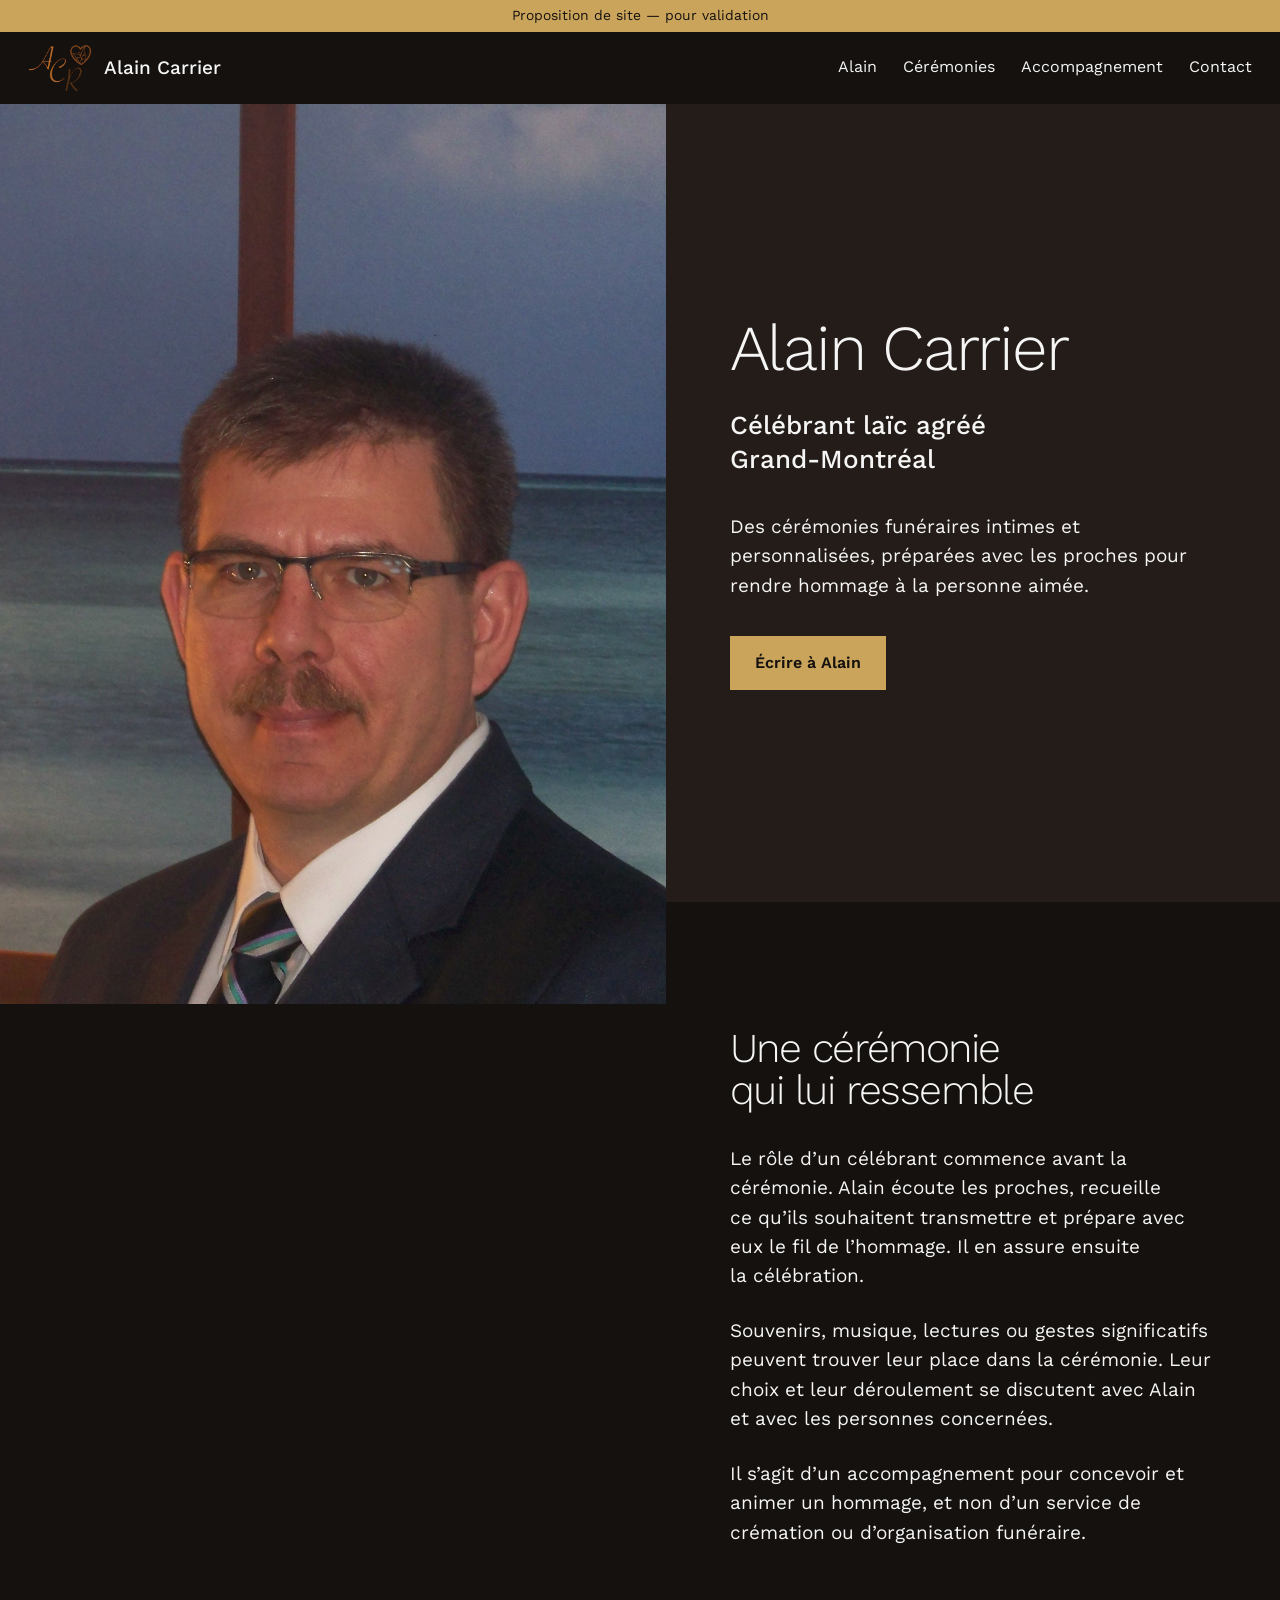
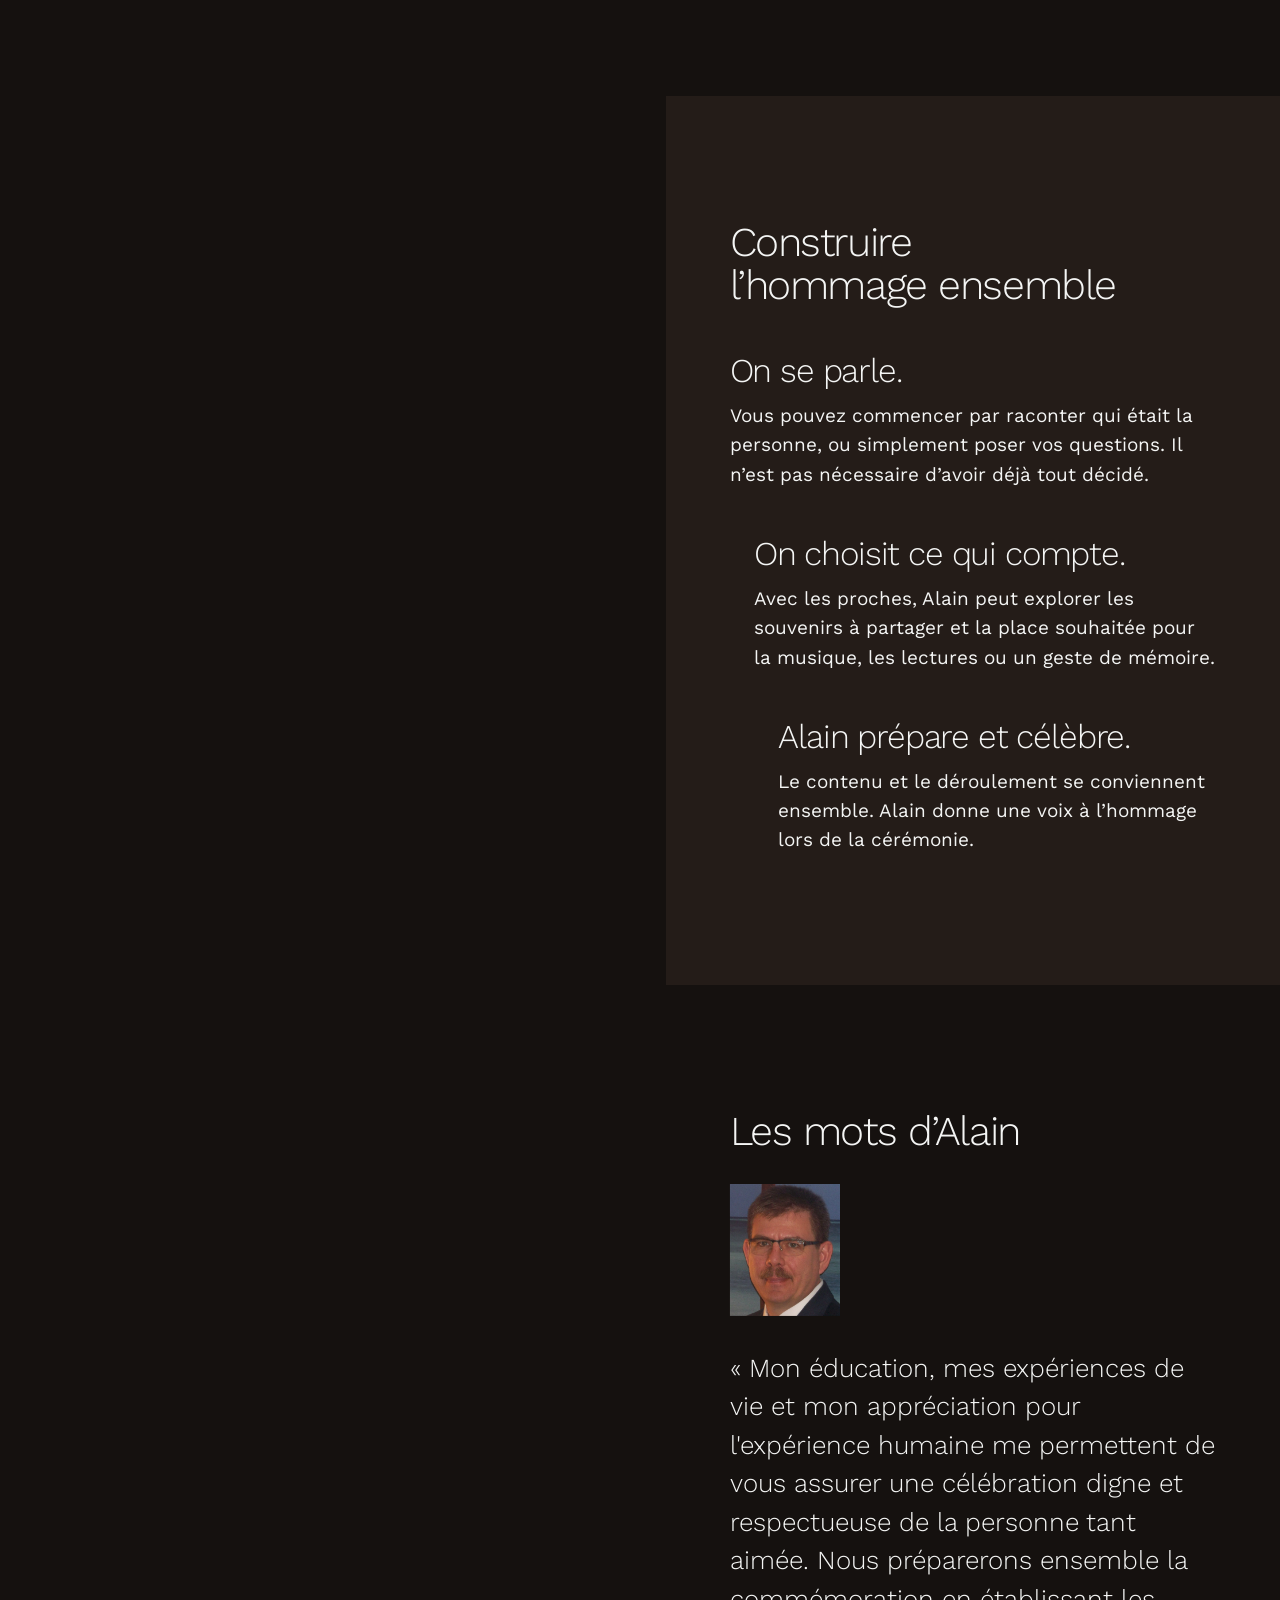
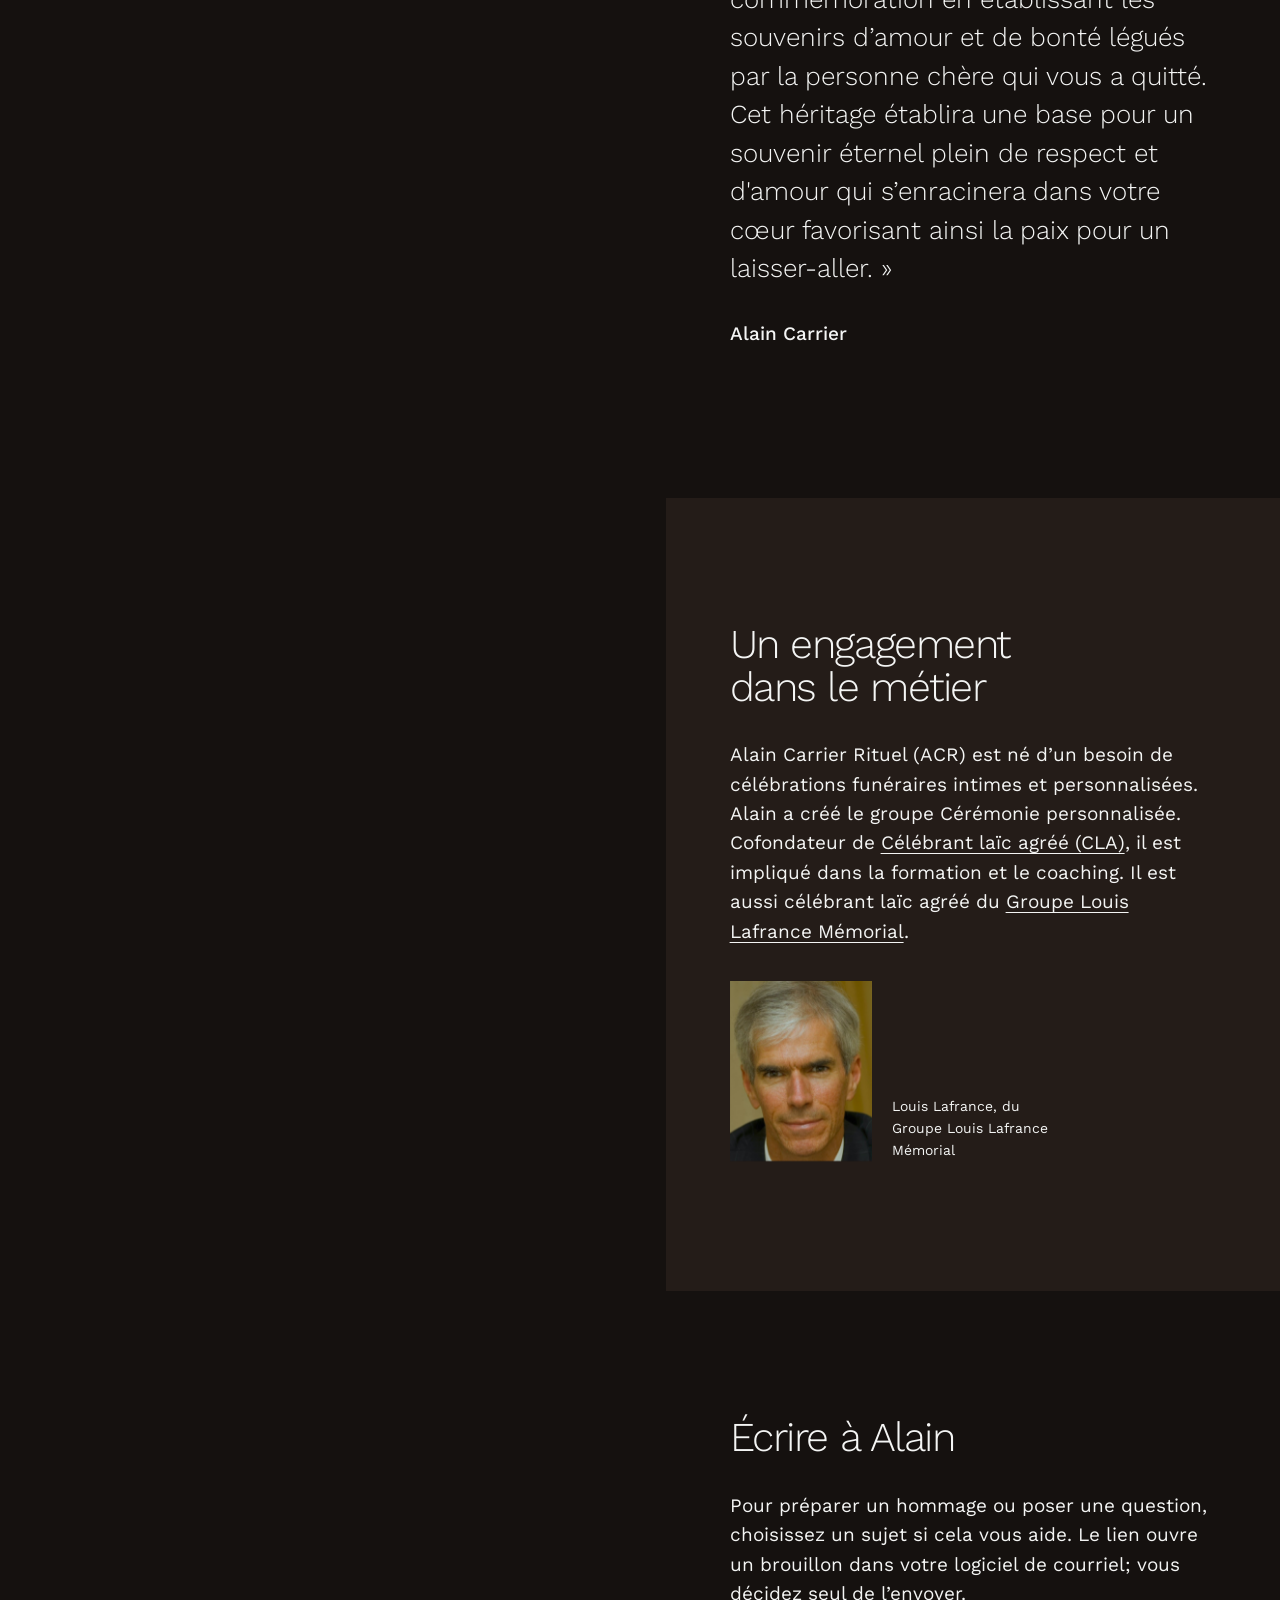
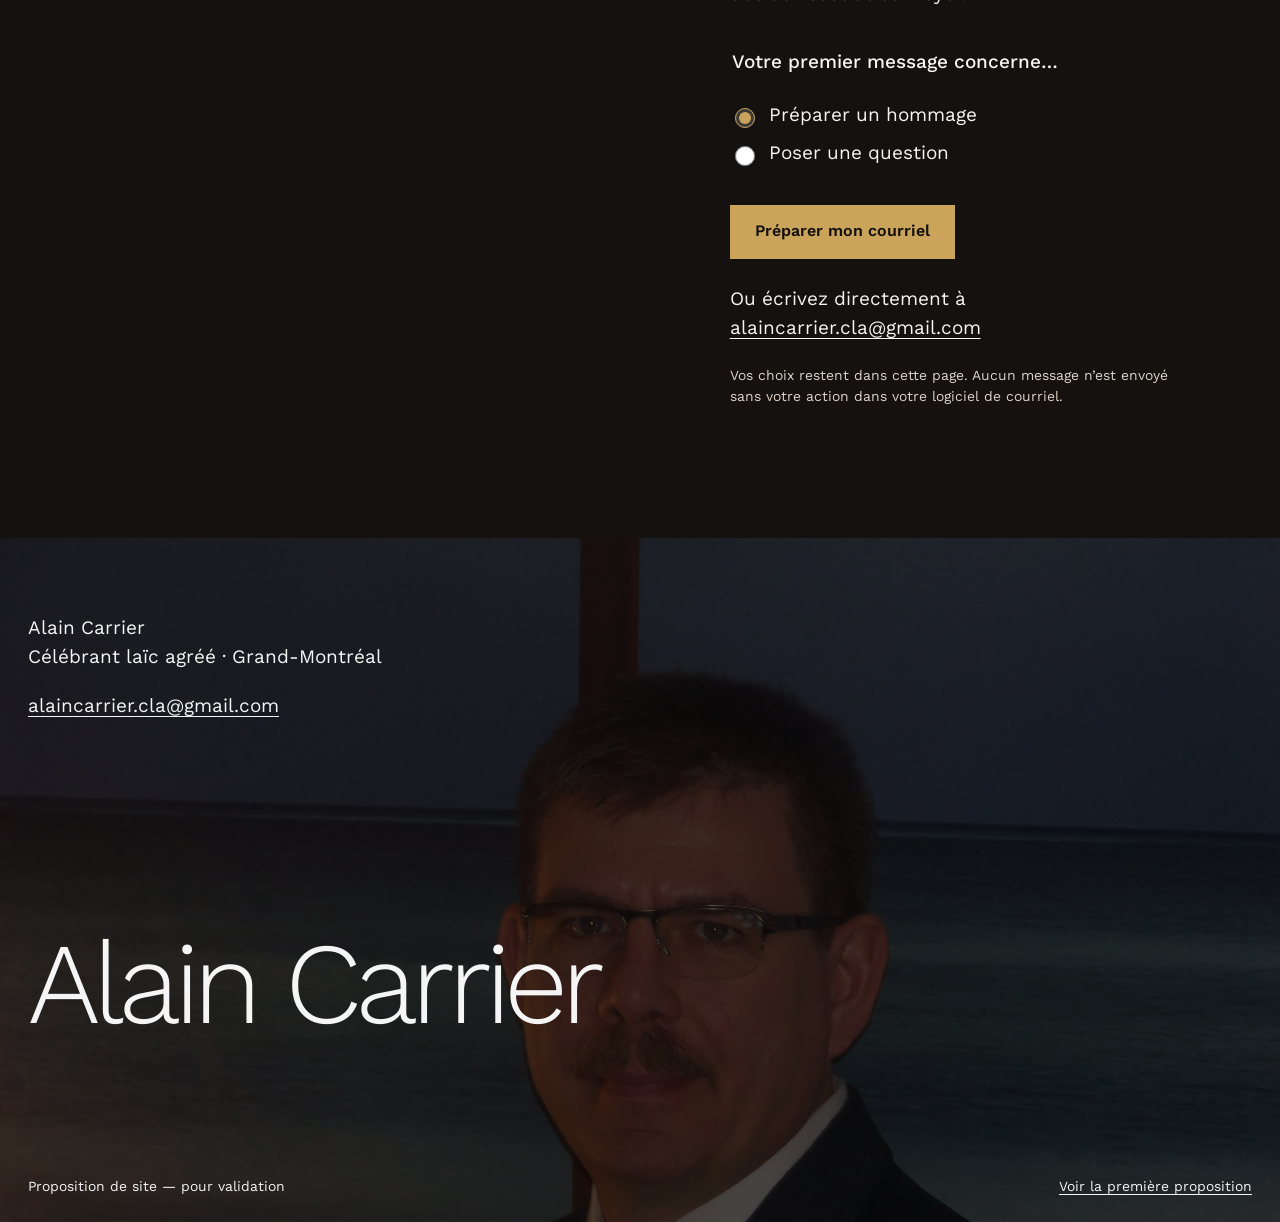
==== commit 1f5649e9: "Clarify ACR source wording and email privacy statement" ====
--- a/site/index.html
+++ b/site/index.html
@@ -57,7 +57,7 @@
       </section>
       <section class="reseau chapter" aria-labelledby="reseau-title">
         <h2 id="reseau-title">Un engagement dans le métier</h2>
-        <p>Alain Carrier Rituel (ACR) fait partie du groupe Cérémonie personnalisée. Alain est cofondateur de <a href="http://www.celebrantlaicagree.com/">Célébrant laïc agréé (CLA)</a>, où il est impliqué dans la formation et le coaching. Il est aussi célébrant laïc agréé du <a href="https://louislafrance-v3.pages.dev/">Groupe Louis Lafrance Mémorial</a>.</p>
+        <p>Alain Carrier Rituel (ACR) est né d’un besoin de célébrations funéraires intimes et personnalisées. Alain a créé le groupe Cérémonie personnalisée. Cofondateur de <a href="http://www.celebrantlaicagree.com/">Célébrant laïc agréé (CLA)</a>, il est impliqué dans la formation et le coaching. Il est aussi célébrant laïc agréé du <a href="https://louislafrance-v3.pages.dev/">Groupe Louis Lafrance Mémorial</a>.</p>
         <figure class="network-photo"><img src="./assets/louis-lafrance.jpg" alt="Portrait de Louis Lafrance" width="588" height="885" loading="lazy"><figcaption>Louis Lafrance, du Groupe Louis Lafrance Mémorial</figcaption></figure>
       </section>
       <section id="contact" class="contact chapter" aria-labelledby="contact-title">
@@ -69,7 +69,7 @@
         </fieldset>
         <a id="compose-email" class="button" href="mailto:alaincarrier.cla@gmail.com?subject=Premier%20contact%20-%20c%C3%A9l%C3%A9bration%20hommage">Préparer mon courriel</a>
         <p class="direct">Ou écrivez directement à <a href="mailto:alaincarrier.cla@gmail.com">alaincarrier.cla@gmail.com</a></p>
-        <p class="privacy">Aucune donnée n’est conservée ou transmise par ce site.</p>
+        <p class="privacy">Vos choix restent dans cette page. Aucun message n’est envoyé sans votre action dans votre logiciel de courriel.</p>
       </section>
     </div>
   </main>
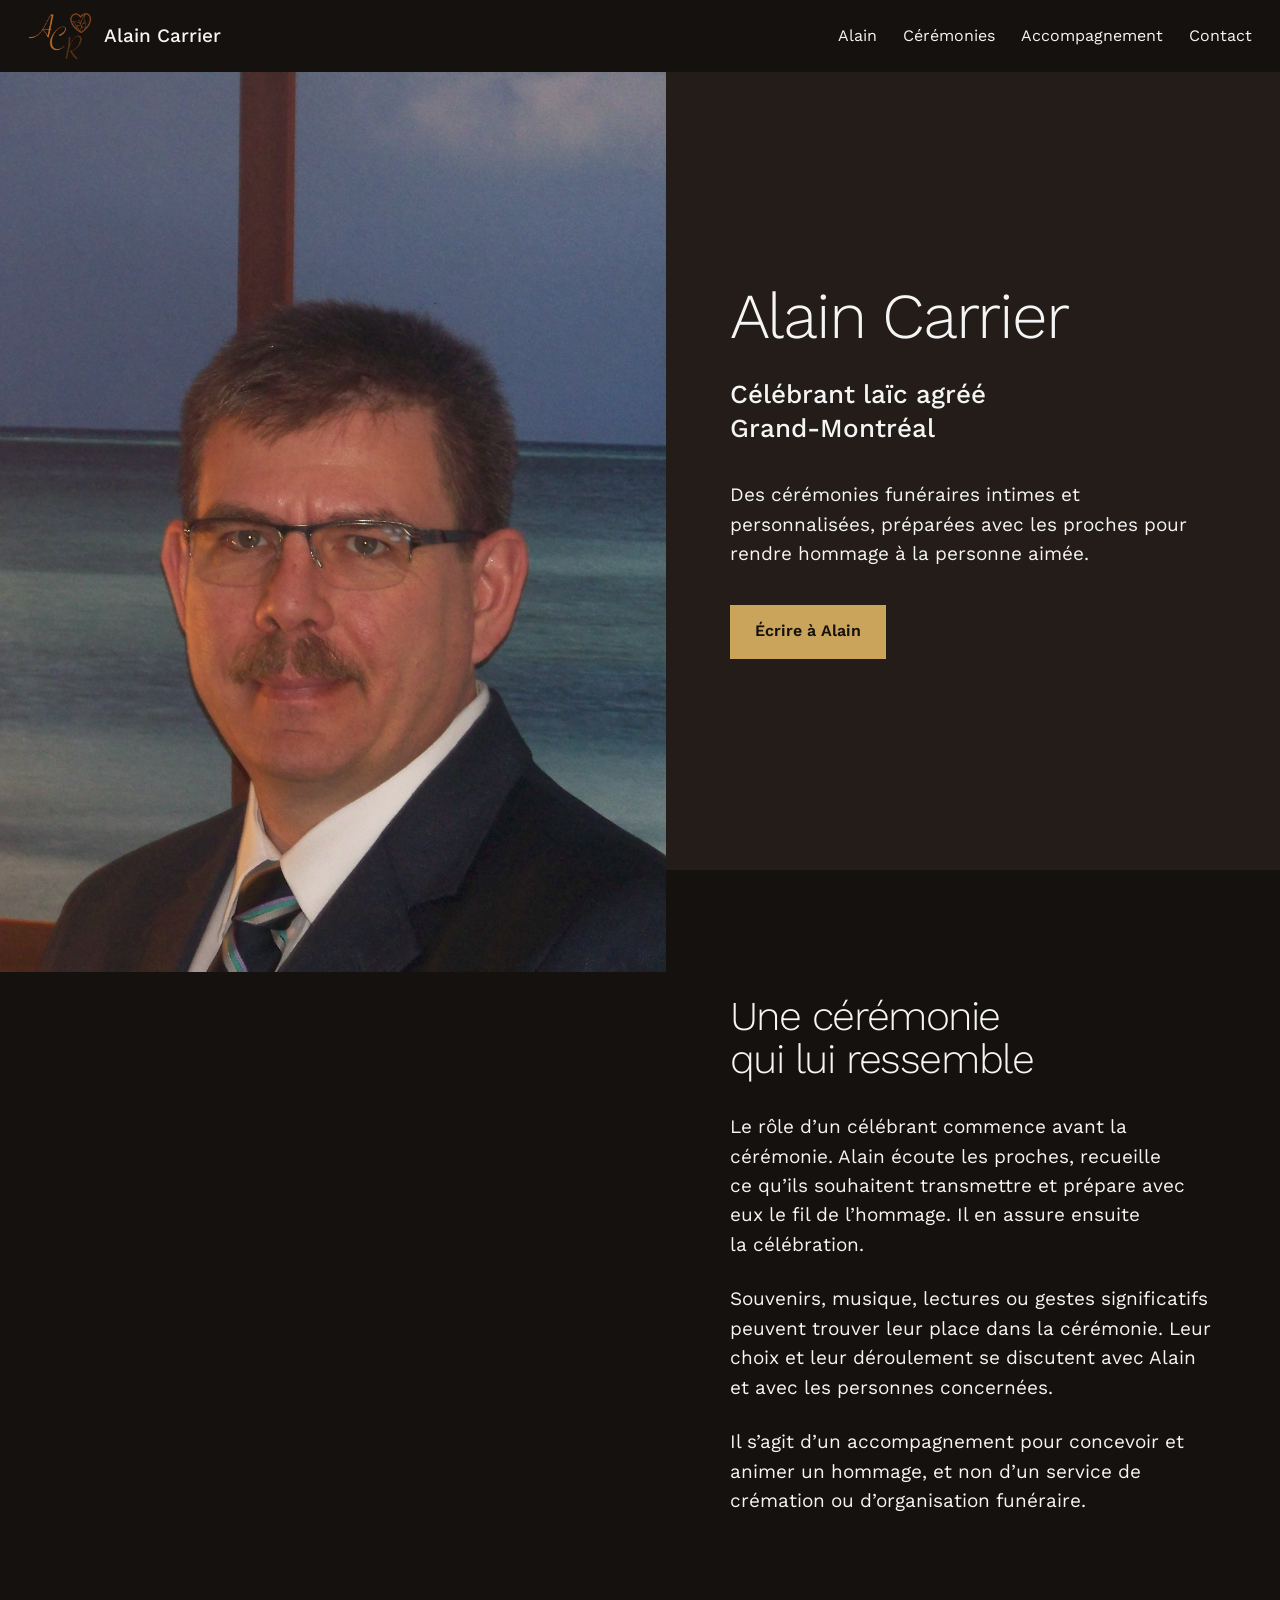
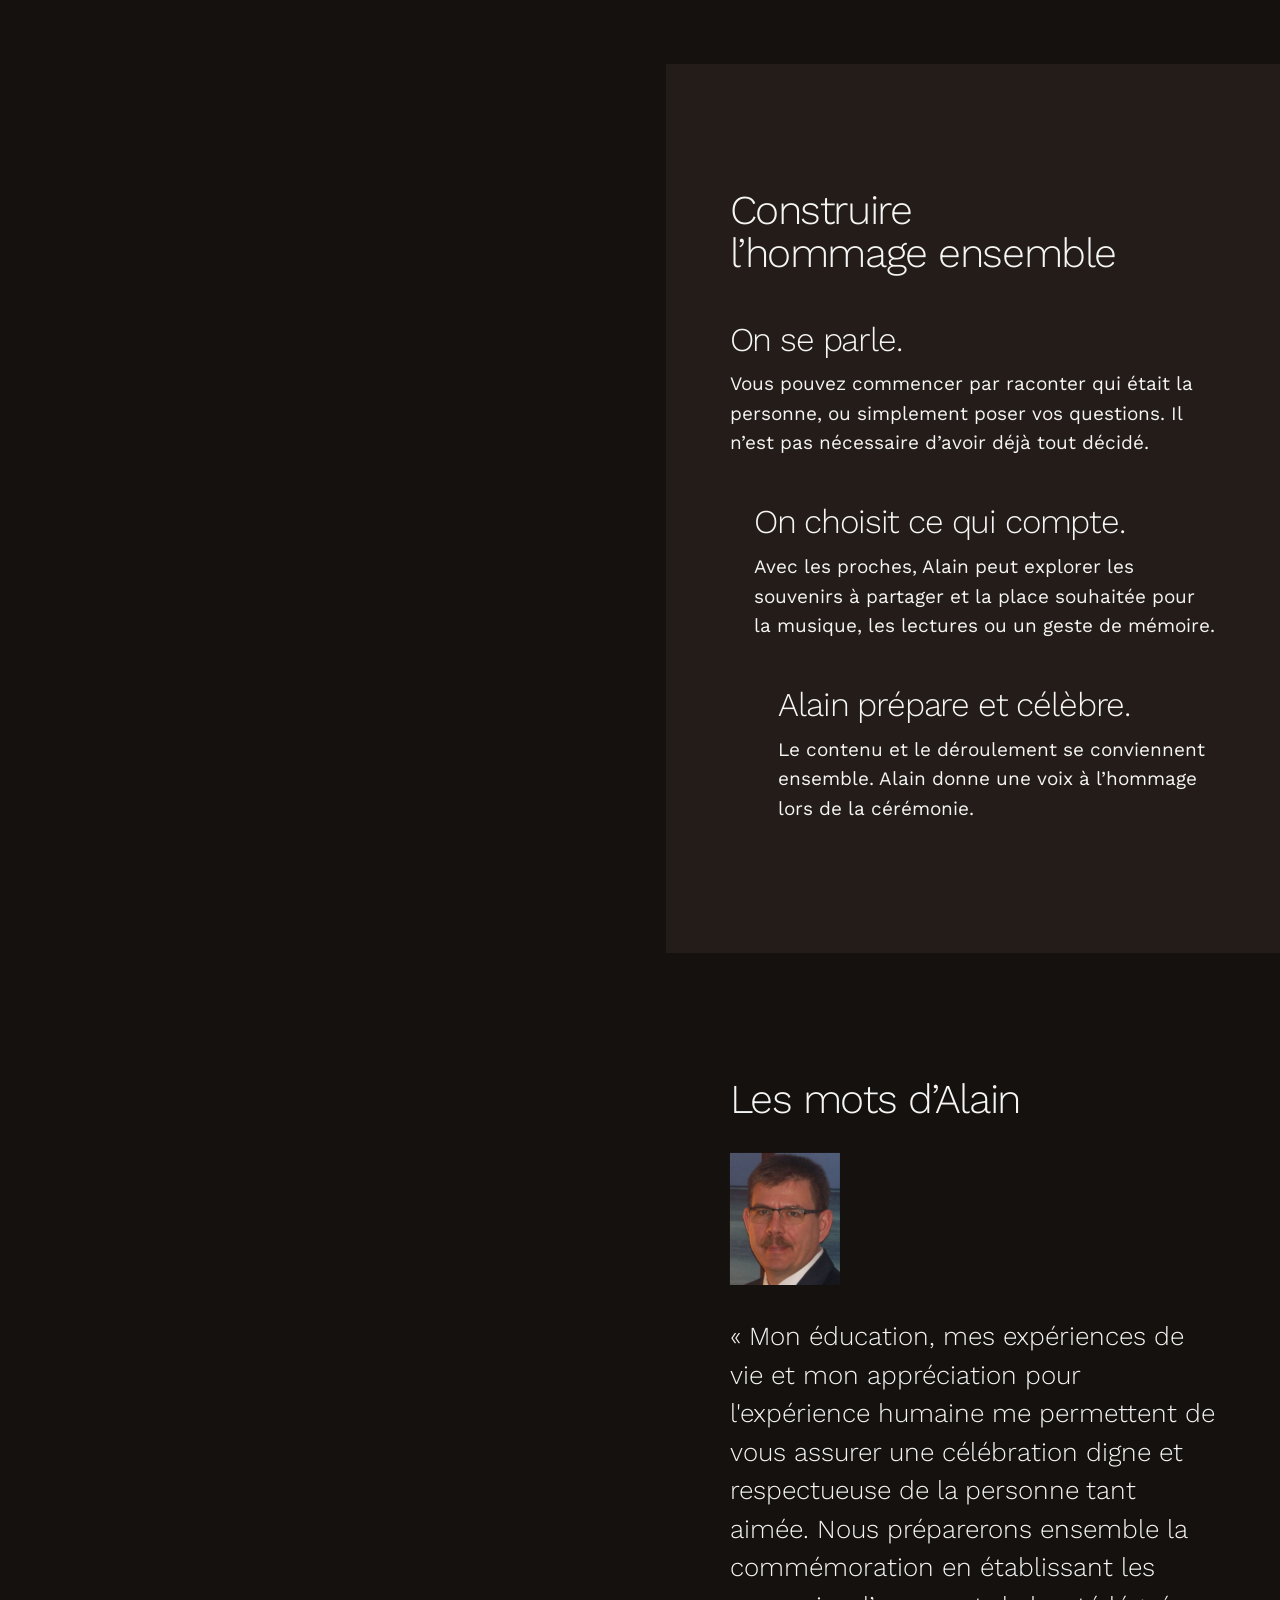
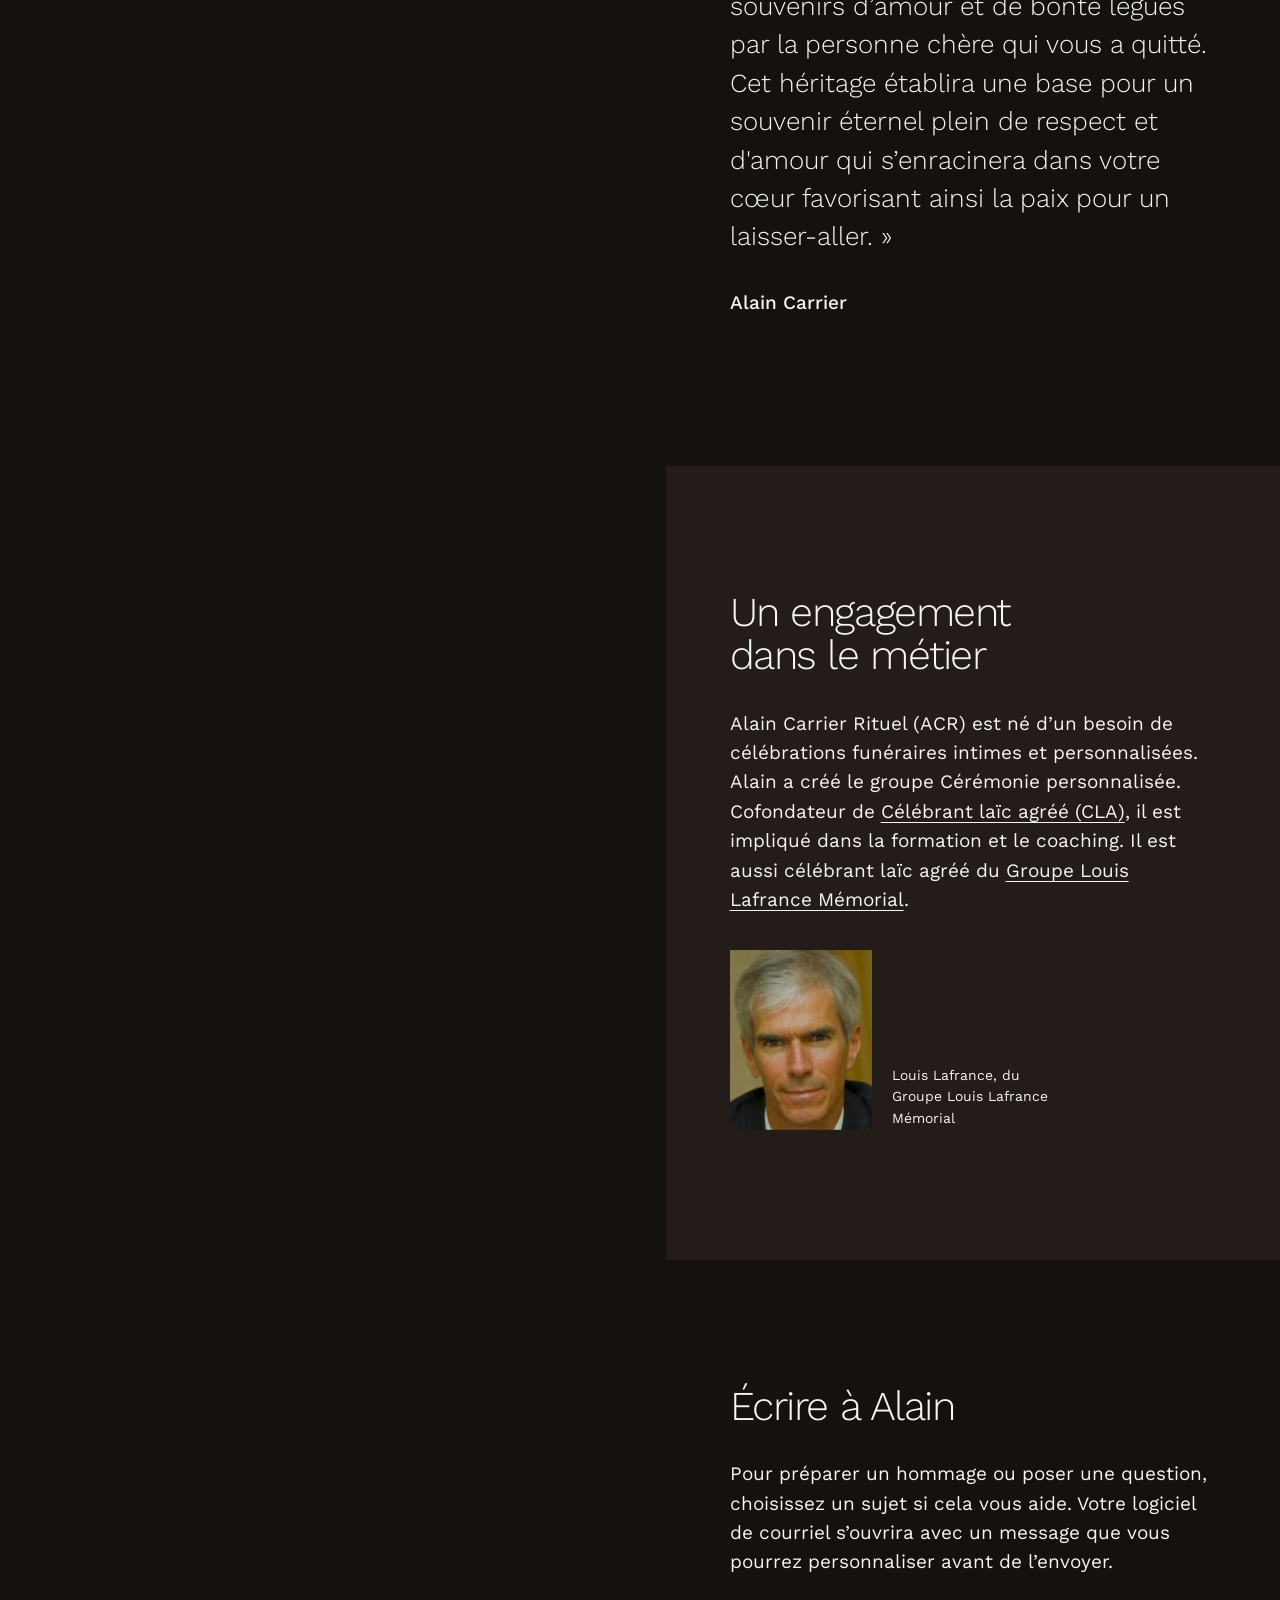
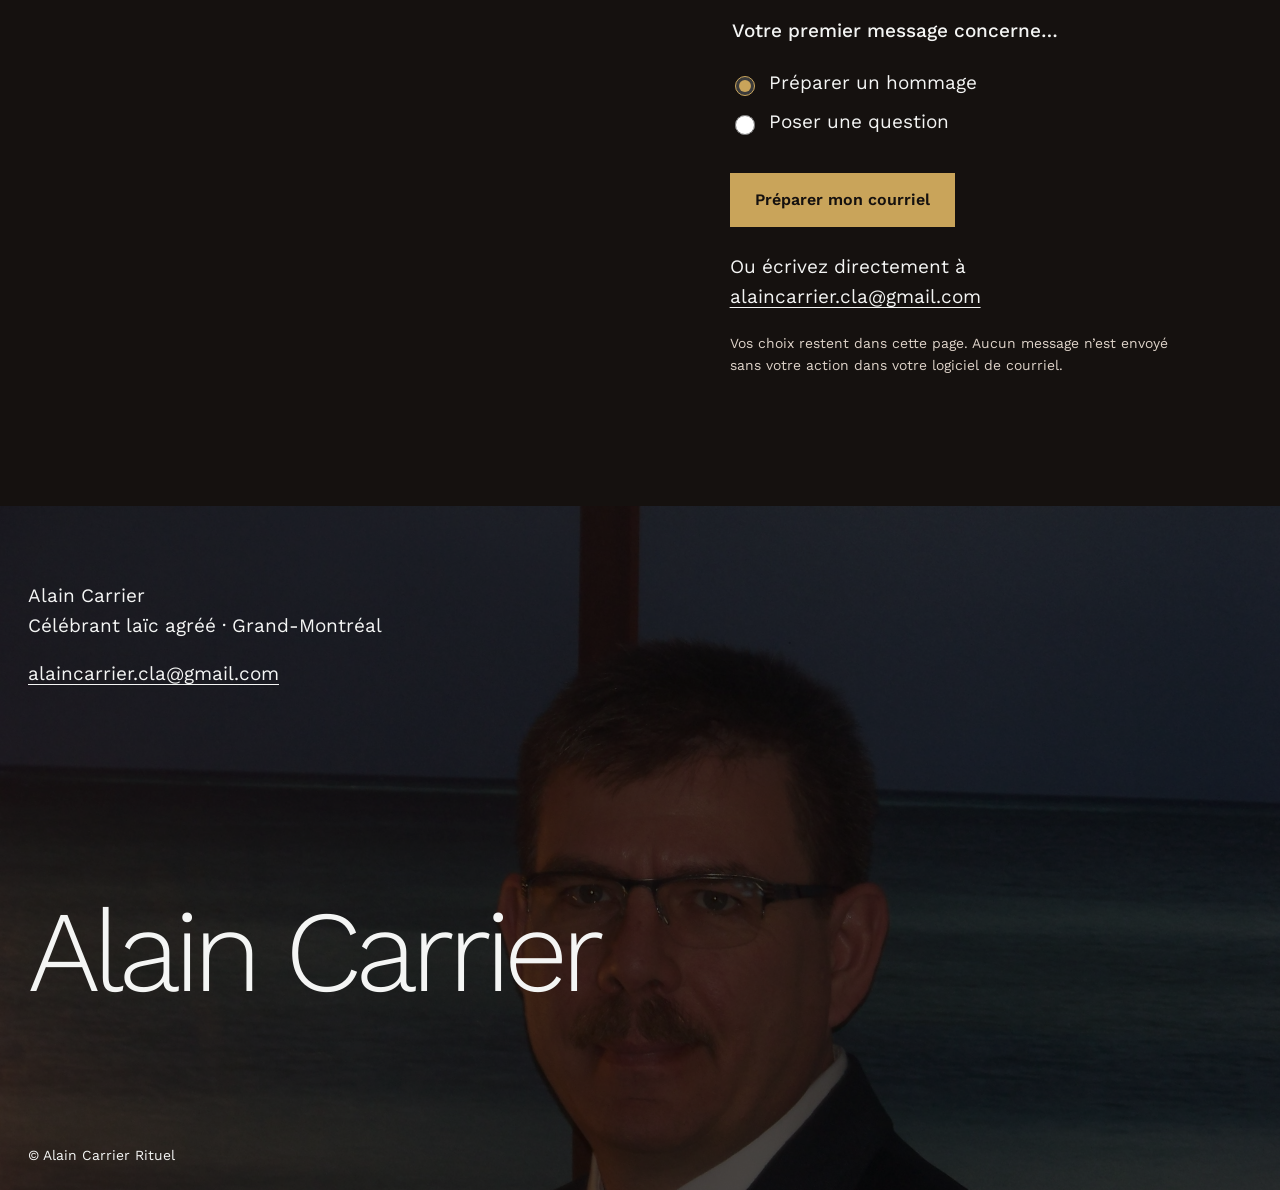
==== commit a43f2e24: "Present both Alain Carrier sites as finished websites" ====
--- a/site/index.html
+++ b/site/index.html
@@ -14,7 +14,7 @@
 </head>
 <body>
   <a class="skip" href="#contenu">Aller au contenu</a>
-  <div class="preview">Proposition de site — pour validation</div>
+
   <header class="site-header">
     <a class="brand" href="#alain" aria-label="Alain Carrier, accueil"><img src="./assets/logo-acr.png" alt="" width="397" height="297"><span>Alain Carrier</span></a>
     <nav aria-label="Navigation principale">
@@ -62,7 +62,7 @@
       </section>
       <section id="contact" class="contact chapter" aria-labelledby="contact-title">
         <h2 id="contact-title">Écrire à Alain</h2>
-        <p>Pour préparer un hommage ou poser une question, choisissez un sujet si cela vous aide. Le lien ouvre un brouillon dans votre logiciel de courriel; vous décidez seul de l’envoyer.</p>
+        <p>Pour préparer un hommage ou poser une question, choisissez un sujet si cela vous aide. Votre logiciel de courriel s’ouvrira avec un message que vous pourrez personnaliser avant de l’envoyer.</p>
         <fieldset class="subject-choice"><legend>Votre premier message concerne…</legend>
           <label><input type="radio" name="sujet" value="hommage" checked> Préparer un hommage</label>
           <label><input type="radio" name="sujet" value="question"> Poser une question</label>
@@ -77,7 +77,7 @@
     <img class="footer-portrait" src="./assets/alain-carrier.jpg" alt="" width="2048" height="1536" loading="lazy">
     <div><p>Alain Carrier<br>Célébrant laïc agréé · Grand-Montréal</p><a href="mailto:alaincarrier.cla@gmail.com">alaincarrier.cla@gmail.com</a></div>
     <p class="footer-name">Alain Carrier</p>
-    <div class="footer-bottom"><span>Proposition de site — pour validation</span><a href="./v1/">Voir la première proposition</a></div>
+    <div class="footer-bottom"><span>© Alain Carrier Rituel</span></div>
   </footer>
 </body>
 </html>
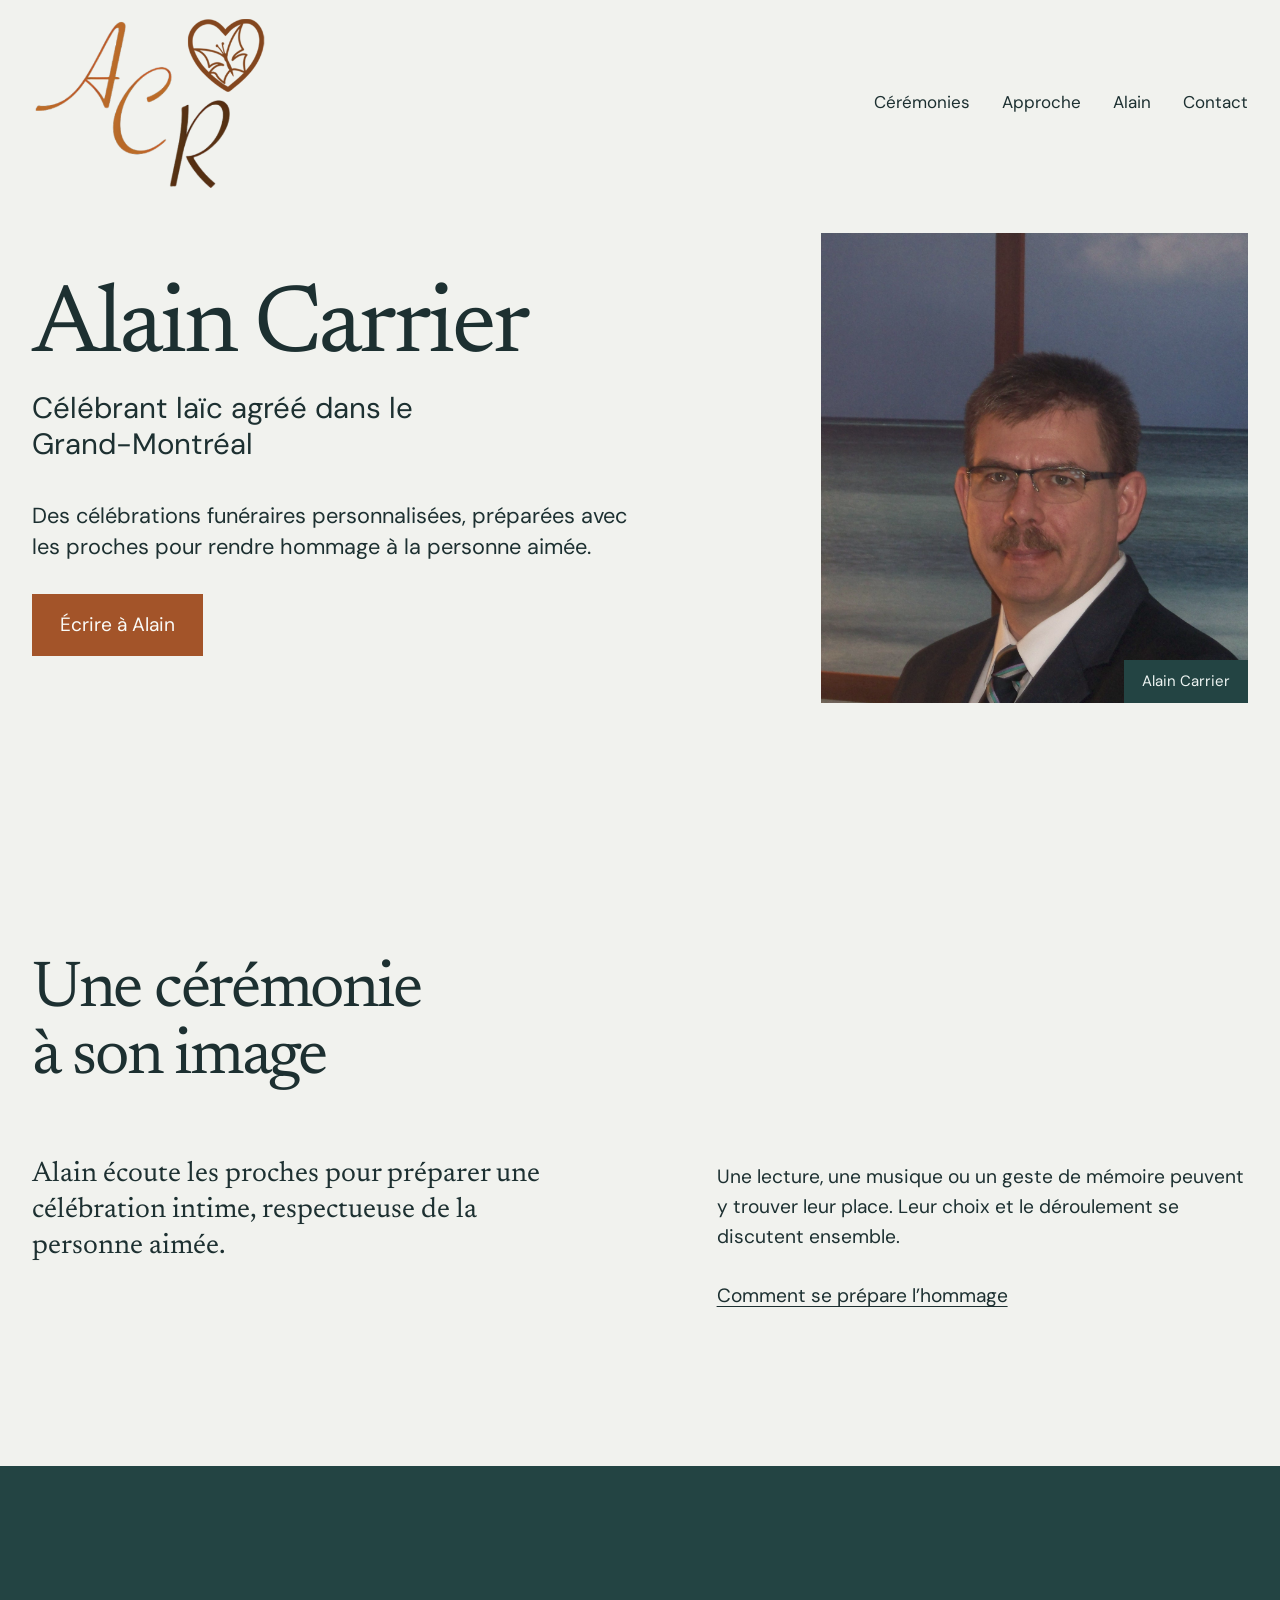
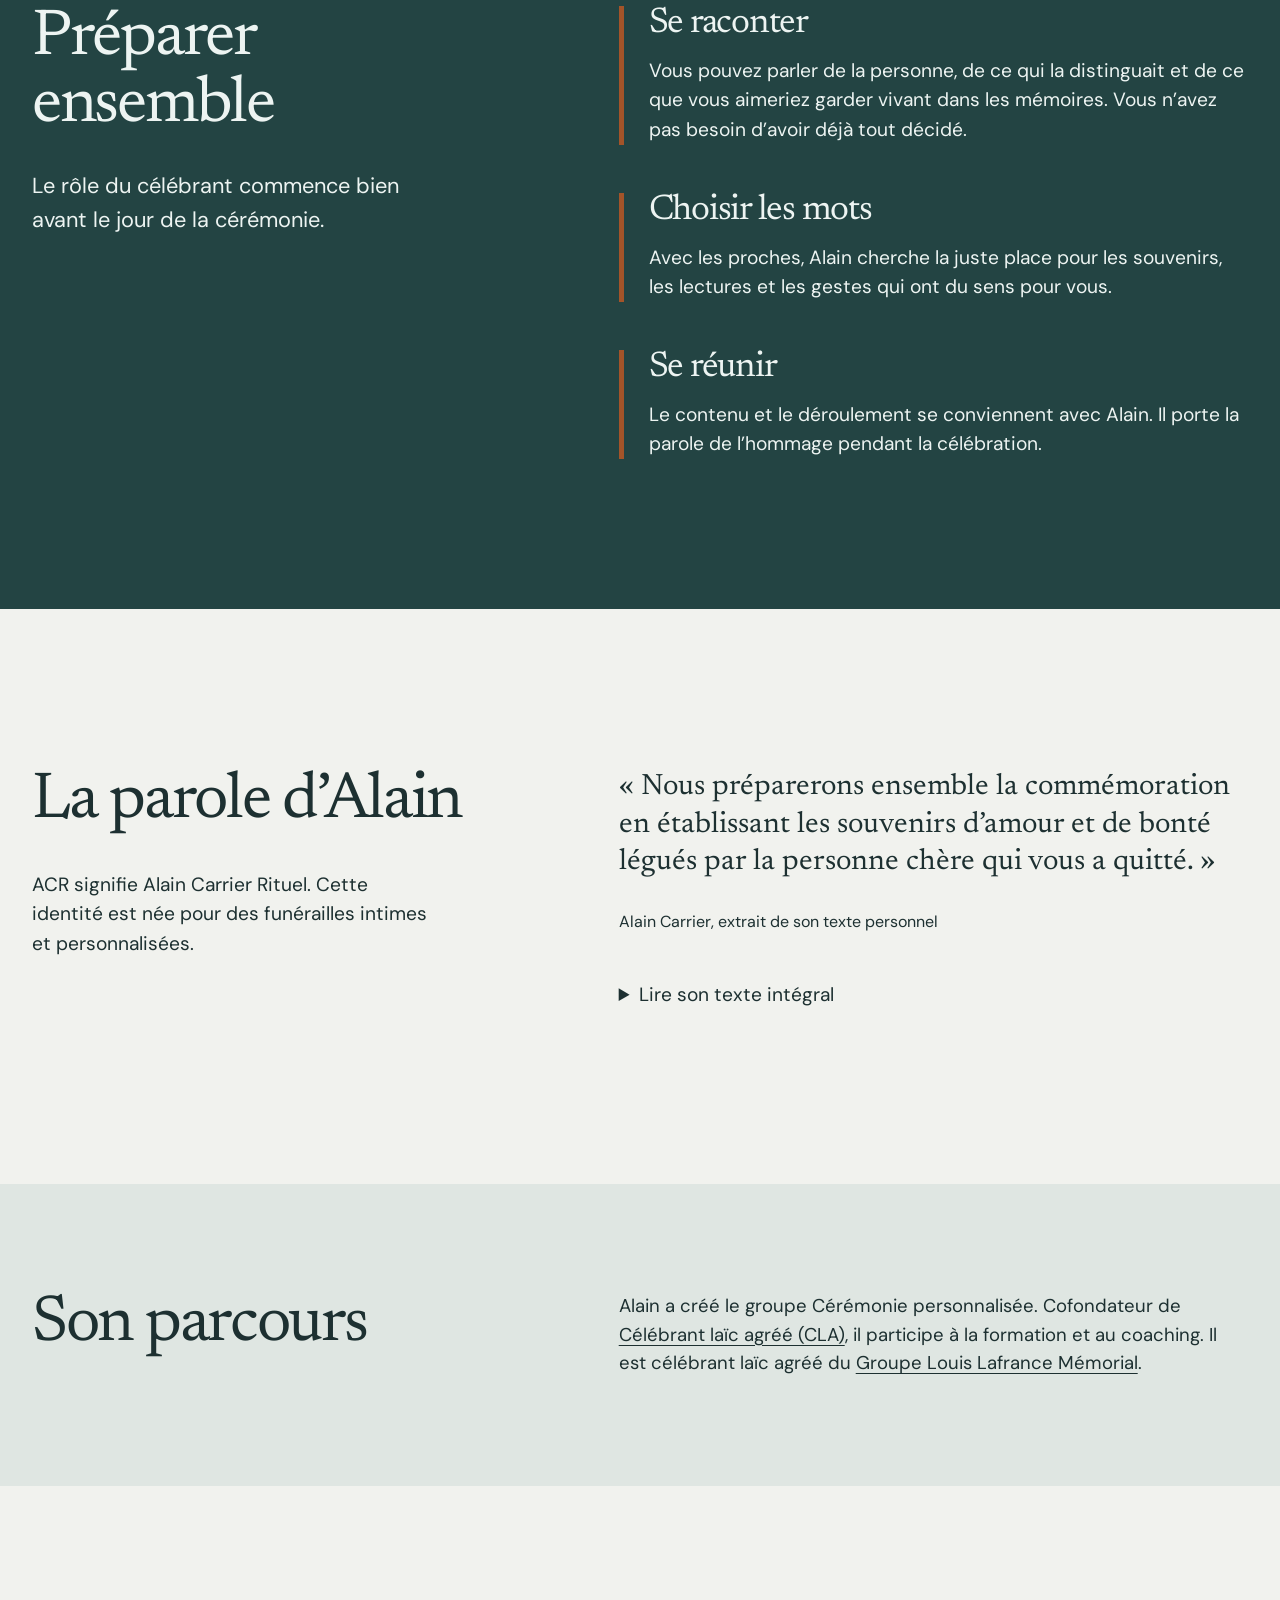
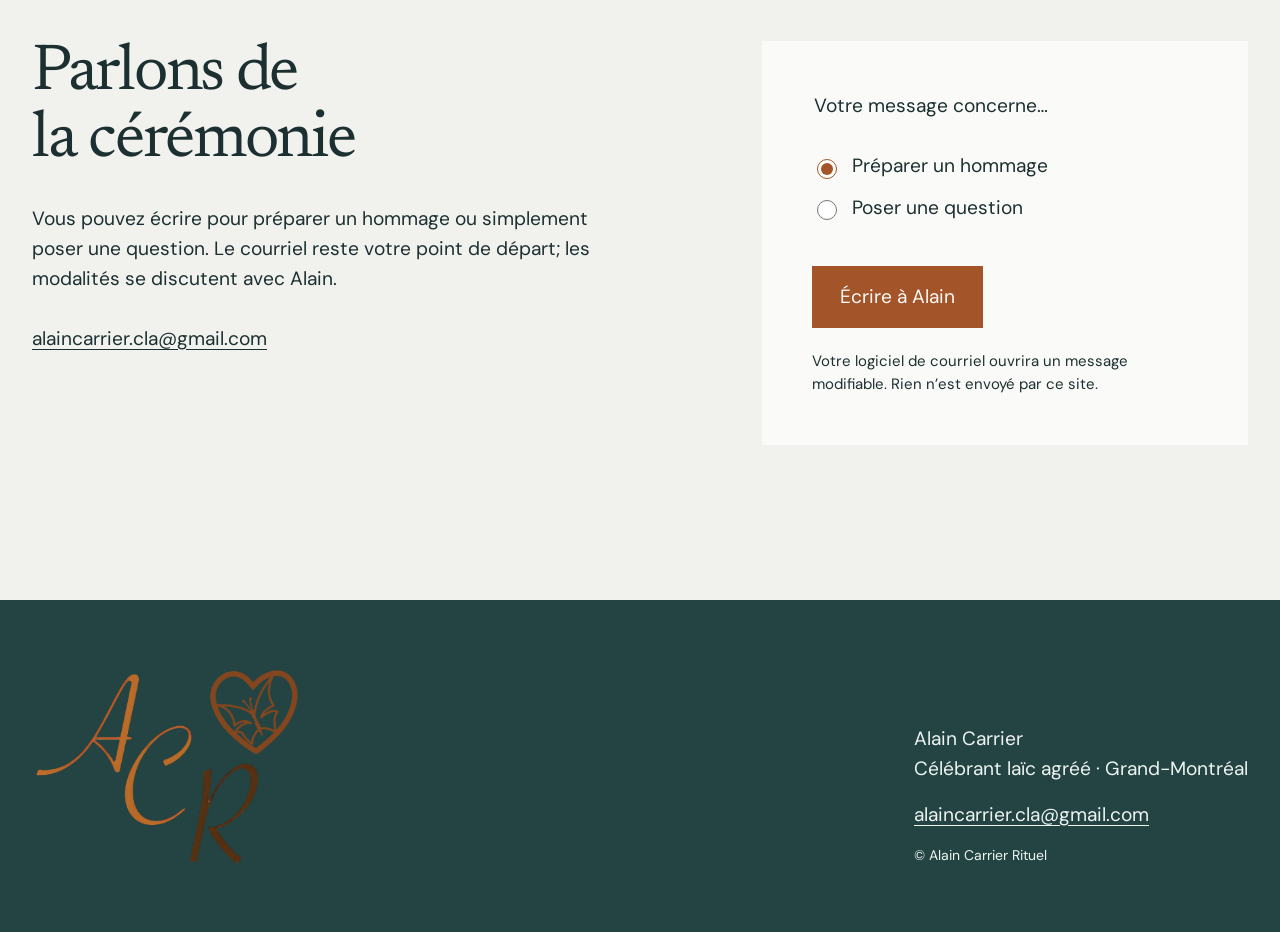
==== commit b83f9df0: "Build researched ACR-led V3 and preserve self-contained V2" ====
--- a/site/index.html
+++ b/site/index.html
@@ -4,80 +4,51 @@
   <meta charset="utf-8">
   <meta name="viewport" content="width=device-width, initial-scale=1">
   <meta name="robots" content="noindex,nofollow">
-  <meta name="description" content="Alain Carrier, célébrant laïc agréé dans le Grand-Montréal. Des célébrations funéraires intimes et personnalisées, préparées avec les proches.">
-  <title>Alain Carrier | Célébrant laïc agréé — Grand-Montréal</title>
-  <link rel="preconnect" href="https://fonts.googleapis.com">
-  <link rel="preconnect" href="https://fonts.gstatic.com" crossorigin>
-  <link href="https://fonts.googleapis.com/css2?family=Work+Sans:wght@300;400;500;600&display=swap" rel="stylesheet">
-  <link rel="stylesheet" href="./v2.css">
-  <script src="./v2.js" defer></script>
+  <meta name="description" content="Alain Carrier, célébrant laïc agréé dans le Grand-Montréal. Des célébrations funéraires personnalisées, préparées avec les proches.">
+  <title>Alain Carrier Rituel | Célébrant laïc agréé</title>
+  <link rel="stylesheet" href="./styles.css">
+  <script src="./script.js" defer></script>
 </head>
 <body>
   <a class="skip" href="#contenu">Aller au contenu</a>
-
-  <header class="site-header">
-    <a class="brand" href="#alain" aria-label="Alain Carrier, accueil"><img src="./assets/logo-acr.png" alt="" width="397" height="297"><span>Alain Carrier</span></a>
+  <header class="site-header frame">
+    <a class="brand" href="#accueil" aria-label="Alain Carrier Rituel, accueil"><img src="./assets/logo-acr.png" width="397" height="297" alt="ACR, Alain Carrier Rituel"></a>
     <nav aria-label="Navigation principale">
-      <a href="#alain">Alain</a><a href="#ceremonies">Cérémonies</a><a href="#accompagnement">Accompagnement</a><a href="#contact">Contact</a>
+      <a href="#ceremonies">Cérémonies</a><a href="#approche">Approche</a><a href="#alain">Alain</a><a href="#contact">Contact</a>
     </nav>
   </header>
-  <main id="contenu" class="stage">
-    <aside class="portrait-stage" aria-label="Portrait d’Alain Carrier">
-      <img class="portrait portrait-close" src="./assets/alain-portrait.jpg" alt="Portrait d’Alain Carrier" width="766" height="922">
-      <img class="portrait portrait-wide" src="./assets/alain-carrier.jpg" alt="" width="2048" height="1536" aria-hidden="true">
-    </aside>
-    <div class="reading">
-      <section id="alain" class="hero" aria-labelledby="hero-title">
-        <div class="hero-copy">
-          <h1 id="hero-title">Alain Carrier</h1>
-          <p class="role">Célébrant laïc agréé<br>Grand-Montréal</p>
-          <p class="hero-description">Des cérémonies funéraires intimes et personnalisées, préparées avec les proches pour rendre hommage à la personne aimée.</p>
-          <a class="button" href="mailto:alaincarrier.cla@gmail.com?subject=Premier%20contact%20-%20c%C3%A9l%C3%A9bration%20hommage">Écrire à Alain</a>
+  <main id="contenu">
+    <section class="hero frame" id="accueil" aria-labelledby="titre">
+      <div class="hero-copy">
+        <h1 id="titre">Alain Carrier</h1>
+        <p class="hero-role">Célébrant laïc agréé dans le Grand-Montréal</p>
+        <p class="hero-lead">Des célébrations funéraires personnalisées, préparées avec les proches pour rendre hommage à la personne aimée.</p>
+        <a class="button" href="mailto:alaincarrier.cla@gmail.com?subject=Premier%20contact%20-%20c%C3%A9l%C3%A9bration%20hommage">Écrire à Alain</a>
+      </div>
+      <figure class="hero-photo"><img src="./assets/alain-carrier.jpg" width="2048" height="1536" alt="Portrait d’Alain Carrier"><figcaption>Alain Carrier</figcaption></figure>
+    </section>
+    <section class="intro frame" id="ceremonies" aria-labelledby="ceremonies-title">
+      <h2 id="ceremonies-title">Une cérémonie à son image</h2>
+      <p>Alain écoute les proches pour préparer une célébration intime, respectueuse de la personne aimée.</p>
+      <div class="intro-detail"><p>Une lecture, une musique ou un geste de mémoire peuvent y trouver leur place. Leur choix et le déroulement se discutent ensemble.</p><a href="#approche">Comment se prépare l’hommage</a></div>
+    </section>
+    <section class="approach" id="approche" aria-labelledby="approche-title">
+      <div class="frame approach-inner">
+        <div class="approach-heading"><h2 id="approche-title">Préparer ensemble</h2><p>Le rôle du célébrant commence bien avant le jour de la cérémonie.</p></div>
+        <div class="approach-steps">
+          <div><h3>Se raconter</h3><p>Vous pouvez parler de la personne, de ce qui la distinguait et de ce que vous aimeriez garder vivant dans les mémoires. Vous n’avez pas besoin d’avoir déjà tout décidé.</p></div>
+          <div><h3>Choisir les mots</h3><p>Avec les proches, Alain cherche la juste place pour les souvenirs, les lectures et les gestes qui ont du sens pour vous.</p></div>
+          <div><h3>Se réunir</h3><p>Le contenu et le déroulement se conviennent avec Alain. Il porte la parole de l’hommage pendant la célébration.</p></div>
         </div>
-      </section>
-      <section id="ceremonies" class="ceremonies chapter" aria-labelledby="ceremonies-title">
-        <h2 id="ceremonies-title">Une cérémonie qui lui ressemble</h2>
-        <p>Le rôle d’un célébrant commence avant la cérémonie. Alain écoute les proches, recueille ce qu’ils souhaitent transmettre et prépare avec eux le fil de l’hommage. Il en assure ensuite la célébration.</p>
-        <p>Souvenirs, musique, lectures ou gestes significatifs peuvent trouver leur place dans la cérémonie. Leur choix et leur déroulement se discutent avec Alain et avec les personnes concernées.</p>
-        <p>Il s’agit d’un accompagnement pour concevoir et animer un hommage, et non d’un service de crémation ou d’organisation funéraire.</p>
-      </section>
-      <section id="accompagnement" class="accompagnement chapter" aria-labelledby="accompagnement-title">
-        <h2 id="accompagnement-title">Construire l’hommage ensemble</h2>
-        <div class="moment"><h3>On se parle.</h3><p>Vous pouvez commencer par raconter qui était la personne, ou simplement poser vos questions. Il n’est pas nécessaire d’avoir déjà tout décidé.</p></div>
-        <div class="moment"><h3>On choisit ce qui compte.</h3><p>Avec les proches, Alain peut explorer les souvenirs à partager et la place souhaitée pour la musique, les lectures ou un geste de mémoire.</p></div>
-        <div class="moment"><h3>Alain prépare et célèbre.</h3><p>Le contenu et le déroulement se conviennent ensemble. Alain donne une voix à l’hommage lors de la cérémonie.</p></div>
-      </section>
-      <section class="parole chapter" aria-labelledby="parole-title">
-        <h2 id="parole-title">Les mots d’Alain</h2>
-        <img class="parole-portrait" src="./assets/alain-portrait.jpg" alt="Alain Carrier" width="766" height="922" loading="lazy">
-        <blockquote>
-          <p>« Mon éducation, mes expériences de vie et mon appréciation pour l'expérience humaine me permettent de vous assurer une célébration digne et respectueuse de la personne tant aimée. Nous préparerons ensemble la commémoration en établissant les souvenirs d’amour et de bonté légués par la personne chère qui vous a quitté. Cet héritage établira une base pour un souvenir éternel plein de respect et d'amour qui s’enracinera dans votre cœur favorisant ainsi la paix pour un laisser-aller. »</p>
-        </blockquote>
-        <p class="attribution">Alain Carrier</p>
-      </section>
-      <section class="reseau chapter" aria-labelledby="reseau-title">
-        <h2 id="reseau-title">Un engagement dans le métier</h2>
-        <p>Alain Carrier Rituel (ACR) est né d’un besoin de célébrations funéraires intimes et personnalisées. Alain a créé le groupe Cérémonie personnalisée. Cofondateur de <a href="http://www.celebrantlaicagree.com/">Célébrant laïc agréé (CLA)</a>, il est impliqué dans la formation et le coaching. Il est aussi célébrant laïc agréé du <a href="https://louislafrance-v3.pages.dev/">Groupe Louis Lafrance Mémorial</a>.</p>
-        <figure class="network-photo"><img src="./assets/louis-lafrance.jpg" alt="Portrait de Louis Lafrance" width="588" height="885" loading="lazy"><figcaption>Louis Lafrance, du Groupe Louis Lafrance Mémorial</figcaption></figure>
-      </section>
-      <section id="contact" class="contact chapter" aria-labelledby="contact-title">
-        <h2 id="contact-title">Écrire à Alain</h2>
-        <p>Pour préparer un hommage ou poser une question, choisissez un sujet si cela vous aide. Votre logiciel de courriel s’ouvrira avec un message que vous pourrez personnaliser avant de l’envoyer.</p>
-        <fieldset class="subject-choice"><legend>Votre premier message concerne…</legend>
-          <label><input type="radio" name="sujet" value="hommage" checked> Préparer un hommage</label>
-          <label><input type="radio" name="sujet" value="question"> Poser une question</label>
-        </fieldset>
-        <a id="compose-email" class="button" href="mailto:alaincarrier.cla@gmail.com?subject=Premier%20contact%20-%20c%C3%A9l%C3%A9bration%20hommage">Préparer mon courriel</a>
-        <p class="direct">Ou écrivez directement à <a href="mailto:alaincarrier.cla@gmail.com">alaincarrier.cla@gmail.com</a></p>
-        <p class="privacy">Vos choix restent dans cette page. Aucun message n’est envoyé sans votre action dans votre logiciel de courriel.</p>
-      </section>
-    </div>
+      </div>
+    </section>
+    <section class="about frame" id="alain" aria-labelledby="alain-title">
+      <div class="about-heading"><h2 id="alain-title">La parole d’Alain</h2><p>ACR signifie Alain Carrier Rituel. Cette identité est née pour des funérailles intimes et personnalisées.</p></div>
+      <div class="about-voice"><blockquote><p>« Nous préparerons ensemble la commémoration en établissant les souvenirs d’amour et de bonté légués par la personne chère qui vous a quitté. »</p></blockquote><p class="attribution">Alain Carrier, extrait de son texte personnel</p><details><summary>Lire son texte intégral</summary><p>« Mon éducation, mes expériences de vie et mon appréciation pour l'expérience humaine me permettent de vous assurer une célébration digne et respectueuse de la personne tant aimée. Nous préparerons ensemble la commémoration en établissant les souvenirs d’amour et de bonté légués par la personne chère qui vous a quitté. Cet héritage établira une base pour un souvenir éternel plein de respect et d'amour qui s’enracinera dans votre cœur favorisant ainsi la paix pour un laisser-aller. »</p></details></div>
+    </section>
+    <section class="context" aria-labelledby="context-title"><div class="frame context-inner"><h2 id="context-title">Son parcours</h2><p>Alain a créé le groupe Cérémonie personnalisée. Cofondateur de <a href="http://www.celebrantlaicagree.com/">Célébrant laïc agréé (CLA)</a>, il participe à la formation et au coaching. Il est célébrant laïc agréé du <a href="https://louislafrance-v3.pages.dev/">Groupe Louis Lafrance Mémorial</a>.</p></div></section>
+    <section class="contact frame" id="contact" aria-labelledby="contact-title"><div><h2 id="contact-title">Parlons de la cérémonie</h2><p>Vous pouvez écrire pour préparer un hommage ou simplement poser une question. Le courriel reste votre point de départ; les modalités se discutent avec Alain.</p><p class="direct"><a href="mailto:alaincarrier.cla@gmail.com">alaincarrier.cla@gmail.com</a></p></div><div class="contact-action"><fieldset><legend>Votre message concerne…</legend><label><input type="radio" name="sujet" value="hommage" checked> Préparer un hommage</label><label><input type="radio" name="sujet" value="question"> Poser une question</label></fieldset><a class="button" id="compose-email" href="mailto:alaincarrier.cla@gmail.com?subject=Premier%20contact%20-%20c%C3%A9l%C3%A9bration%20hommage">Écrire à Alain</a><p>Votre logiciel de courriel ouvrira un message modifiable. Rien n’est envoyé par ce site.</p></div></section>
   </main>
-  <footer class="footer">
-    <img class="footer-portrait" src="./assets/alain-carrier.jpg" alt="" width="2048" height="1536" loading="lazy">
-    <div><p>Alain Carrier<br>Célébrant laïc agréé · Grand-Montréal</p><a href="mailto:alaincarrier.cla@gmail.com">alaincarrier.cla@gmail.com</a></div>
-    <p class="footer-name">Alain Carrier</p>
-    <div class="footer-bottom"><span>© Alain Carrier Rituel</span></div>
-  </footer>
+  <footer class="footer"><div class="frame footer-inner"><img src="./assets/logo-acr.png" width="397" height="297" alt="ACR, Alain Carrier Rituel" loading="lazy"><div><p>Alain Carrier<br>Célébrant laïc agréé · Grand-Montréal</p><a href="mailto:alaincarrier.cla@gmail.com">alaincarrier.cla@gmail.com</a><small>© Alain Carrier Rituel</small></div></div></footer>
 </body>
 </html>
--- a/site/styles.css
+++ b/site/styles.css
@@ -0,0 +1,15 @@
+@font-face{font-family:DM Sans;src:url('./assets/fonts/dm-sans.ttf') format('truetype');font-style:normal;font-weight:400 600;font-display:swap}
+@font-face{font-family:Newsreader;src:url('./assets/fonts/newsreader.ttf') format('truetype');font-style:normal;font-weight:400 500;font-display:swap}
+:root{--paper:#f1f2ee;--white:#fafbf8;--ink:#1d3031;--copper:#a35429;--soft:#dfe6e2;--deep:#234443;--inverse:#edf4f2;--body:clamp(1.0625rem,1rem + .25vw,1.25rem)}
+*{box-sizing:border-box}html{scroll-behavior:smooth}body{margin:0;background:var(--paper);color:var(--ink);font:400 var(--body)/1.55 'DM Sans',Arial,sans-serif}a{color:inherit;text-underline-offset:.2em}a:hover{color:var(--copper)}a:focus-visible,input:focus-visible,summary:focus-visible{outline:3px solid var(--copper);outline-offset:5px}.skip{position:fixed;z-index:10;top:-100px;left:20px;padding:12px;background:var(--white)}.skip:focus{top:12px}.frame{width:calc(100% - 64px);max-width:1500px;margin-inline:auto}h1,h2,h3,p,blockquote,figure{margin:0}h1,h2,h3{font-family:Newsreader,Georgia,serif;font-weight:400;letter-spacing:-.035em;line-height:1.02;text-wrap:balance}h1{font-size:clamp(4rem,7.5vw,8rem)}h2{font-size:clamp(3rem,5.1vw,5.5rem)}h3{font-size:clamp(2rem,2.8vw,3rem)}p{text-wrap:pretty}img{display:block;max-width:100%}
+.site-header{display:flex;align-items:center;justify-content:space-between;gap:32px;min-height:205px}.brand{display:block;flex:none}.brand img{width:236px;height:177px;object-fit:contain}.site-header nav{display:flex;flex-wrap:wrap;gap:14px 32px;font-size:17px}.site-header nav a{text-decoration:none}.site-header nav a:hover{text-decoration:underline}
+.hero{display:grid;grid-template-columns:minmax(0,1.25fr) minmax(0,.75fr);align-items:center;gap:clamp(40px,6vw,110px);padding-block:28px 110px;min-height:570px}.hero-copy{padding-block:25px}.hero-role{font-size:clamp(1.5rem,2.3vw,2.2rem);line-height:1.24;margin-top:12px;max-width:26ch}.hero-lead{font-size:clamp(1.15rem,1.7vw,1.5rem);max-width:40ch;line-height:1.42;margin-top:38px}.button{display:inline-flex;align-items:center;justify-content:center;background:var(--copper);color:var(--white);padding:16px 28px;min-height:56px;text-decoration:none;font-weight:600;margin-top:32px;transition:transform .2s,background-color .2s}.button:hover{transform:translateY(-2px);background:var(--deep);color:var(--white)}.button:active{transform:translateY(1px)}.hero-photo{align-self:stretch;min-height:470px;position:relative;background:var(--deep);overflow:hidden}.hero-photo img{width:100%;height:100%;position:absolute;inset:0;object-fit:cover;object-position:55% 40%;filter:saturate(.8)}.hero-photo figcaption{position:absolute;bottom:0;right:0;background:var(--deep);color:var(--inverse);padding:10px 18px;font-size:15px}
+.intro{display:grid;grid-template-columns:1.05fr .95fr;column-gap:8%;padding-block:145px 155px}.intro h2{grid-column:1/-1;max-width:17ch;margin-bottom:65px}.intro>p{font:400 clamp(1.55rem,2.2vw,2rem)/1.28 Newsreader,Georgia,serif;max-width:32ch}.intro-detail{max-width:47ch;padding-top:6px}.intro-detail a{display:inline-block;margin-top:30px;font-weight:600}
+.approach{background:var(--deep);color:var(--inverse);padding-block:140px 150px}.approach-inner{display:grid;grid-template-columns:.85fr 1.15fr;gap:10%}.approach-heading p{max-width:26ch;font-size:clamp(1.25rem,1.7vw,1.5rem);margin-top:30px}.approach-steps{display:grid;gap:48px}.approach-steps div{padding:0 0 0 25px;border-left:5px solid var(--copper)}.approach-steps p{max-width:54ch;margin-top:13px}.about{display:grid;grid-template-columns:.85fr 1.15fr;gap:10%;padding-block:160px}.about-heading p{max-width:32ch;margin-top:34px}.about-voice blockquote{font:400 clamp(1.45rem,2.3vw,2.2rem)/1.28 Newsreader,Georgia,serif}.attribution{margin-top:28px;font-size:16px}.about-voice details{margin-top:45px;max-width:62ch}.about-voice summary{cursor:pointer;font-weight:600;min-height:44px}.about-voice details p{margin-top:20px;line-height:1.65}
+.context{background:var(--soft);padding-block:108px}.context-inner{display:grid;grid-template-columns:.85fr 1.15fr;gap:10%;align-items:start}.context p{max-width:59ch;font-size:clamp(1.15rem,1.45vw,1.35rem)}.contact{display:grid;grid-template-columns:1fr .8fr;gap:10%;padding-block:155px}.contact h2{max-width:12ch}.contact p{max-width:48ch;margin-top:30px}.direct{overflow-wrap:anywhere;font-weight:600}.contact-action{align-self:center;background:var(--white);padding:50px}.contact-action fieldset{margin:0;padding:0;border:0;min-width:0}.contact-action legend{font-weight:600;margin-bottom:18px}.contact-action label{display:block;margin:12px 0;cursor:pointer}.contact-action input{width:20px;height:20px;accent-color:var(--copper);vertical-align:middle;margin-right:10px}.contact-action p{font-size:15px;line-height:1.5;margin-top:22px}
+.footer{background:var(--deep);color:var(--inverse);padding-block:65px}.footer-inner{display:flex;align-items:end;justify-content:space-between;gap:50px}.footer img{width:270px;height:auto}.footer-inner div{display:flex;flex-direction:column;gap:16px;align-items:flex-start}.footer small{font-size:14px}
+@media(max-width:900px){.frame{width:calc(100% - 48px)}.site-header{min-height:160px}.brand img{width:185px;height:138px}.site-header nav{gap:10px 19px}.hero{gap:32px;min-height:520px}.hero-photo{min-height:410px}.hero h1{font-size:clamp(3.4rem,7.5vw,5.8rem)}.intro,.approach-inner,.about,.context-inner,.contact{gap:7%}.contact-action{padding:32px}}
+@media(max-width:650px){.frame{width:calc(100% - 40px)}.site-header{min-height:0;display:block;padding-top:8px}.brand img{width:166px;height:124px;margin-left:-5px}.site-header nav{gap:8px 18px;padding:0 0 20px;font-size:15px}.hero{display:grid;grid-template-columns:1fr 112px;gap:12px;padding-block:42px 80px;min-height:0}.hero-copy{display:contents}.hero h1{grid-column:1/-1;font-size:clamp(3.5rem,13.2vw,5.5rem);line-height:.96}.hero-role{grid-column:1;font-size:1.25rem;align-self:center;margin:0}.hero-photo{grid-column:2;grid-row:2;min-height:138px;height:138px}.hero-photo figcaption{display:none}.hero-lead{grid-column:1/-1;font-size:1.22rem;margin-top:23px}.hero .button{grid-column:1/-1;justify-self:start;margin-top:14px}.intro{display:block;padding-block:90px}.intro h2{margin-bottom:38px}.intro>p{font-size:1.4rem}.intro-detail{margin-top:32px}.approach{padding-block:100px}.approach-inner,.about,.context-inner,.contact{display:block}.approach-heading p{margin:25px 0 48px}.approach-steps{gap:40px}.about{padding-block:110px}.about-heading p{margin:24px 0 50px}.about-voice blockquote{font-size:1.25rem}.context{padding-block:90px}.context h2{margin-bottom:32px}.contact{padding-block:110px}.contact-action{margin-top:46px;padding:30px 24px}.footer-inner{align-items:start;flex-direction:column;gap:30px}.footer img{width:190px}}
+@media(max-width:350px){.frame{width:calc(100% - 32px)}.site-header nav{gap:7px 14px;font-size:14px}.hero{grid-template-columns:1fr 90px}.hero-photo{height:120px;min-height:120px}.hero h1{font-size:3.35rem}.hero-role{font-size:1.12rem}.hero-lead{font-size:1.1rem}}
+@media(prefers-reduced-motion:reduce){html{scroll-behavior:auto}*,*::before,*::after{animation-duration:.01ms!important;transition-duration:.01ms!important}}
+.entered{animation:arrive .7s ease-out both}.hero-photo.entered img{animation:portrait-settle 1.6s ease-out both}@keyframes arrive{from{opacity:.65;transform:translateY(12px)}to{opacity:1;transform:translateY(0)}}@keyframes portrait-settle{from{transform:scale(1.035)}to{transform:scale(1)}}
